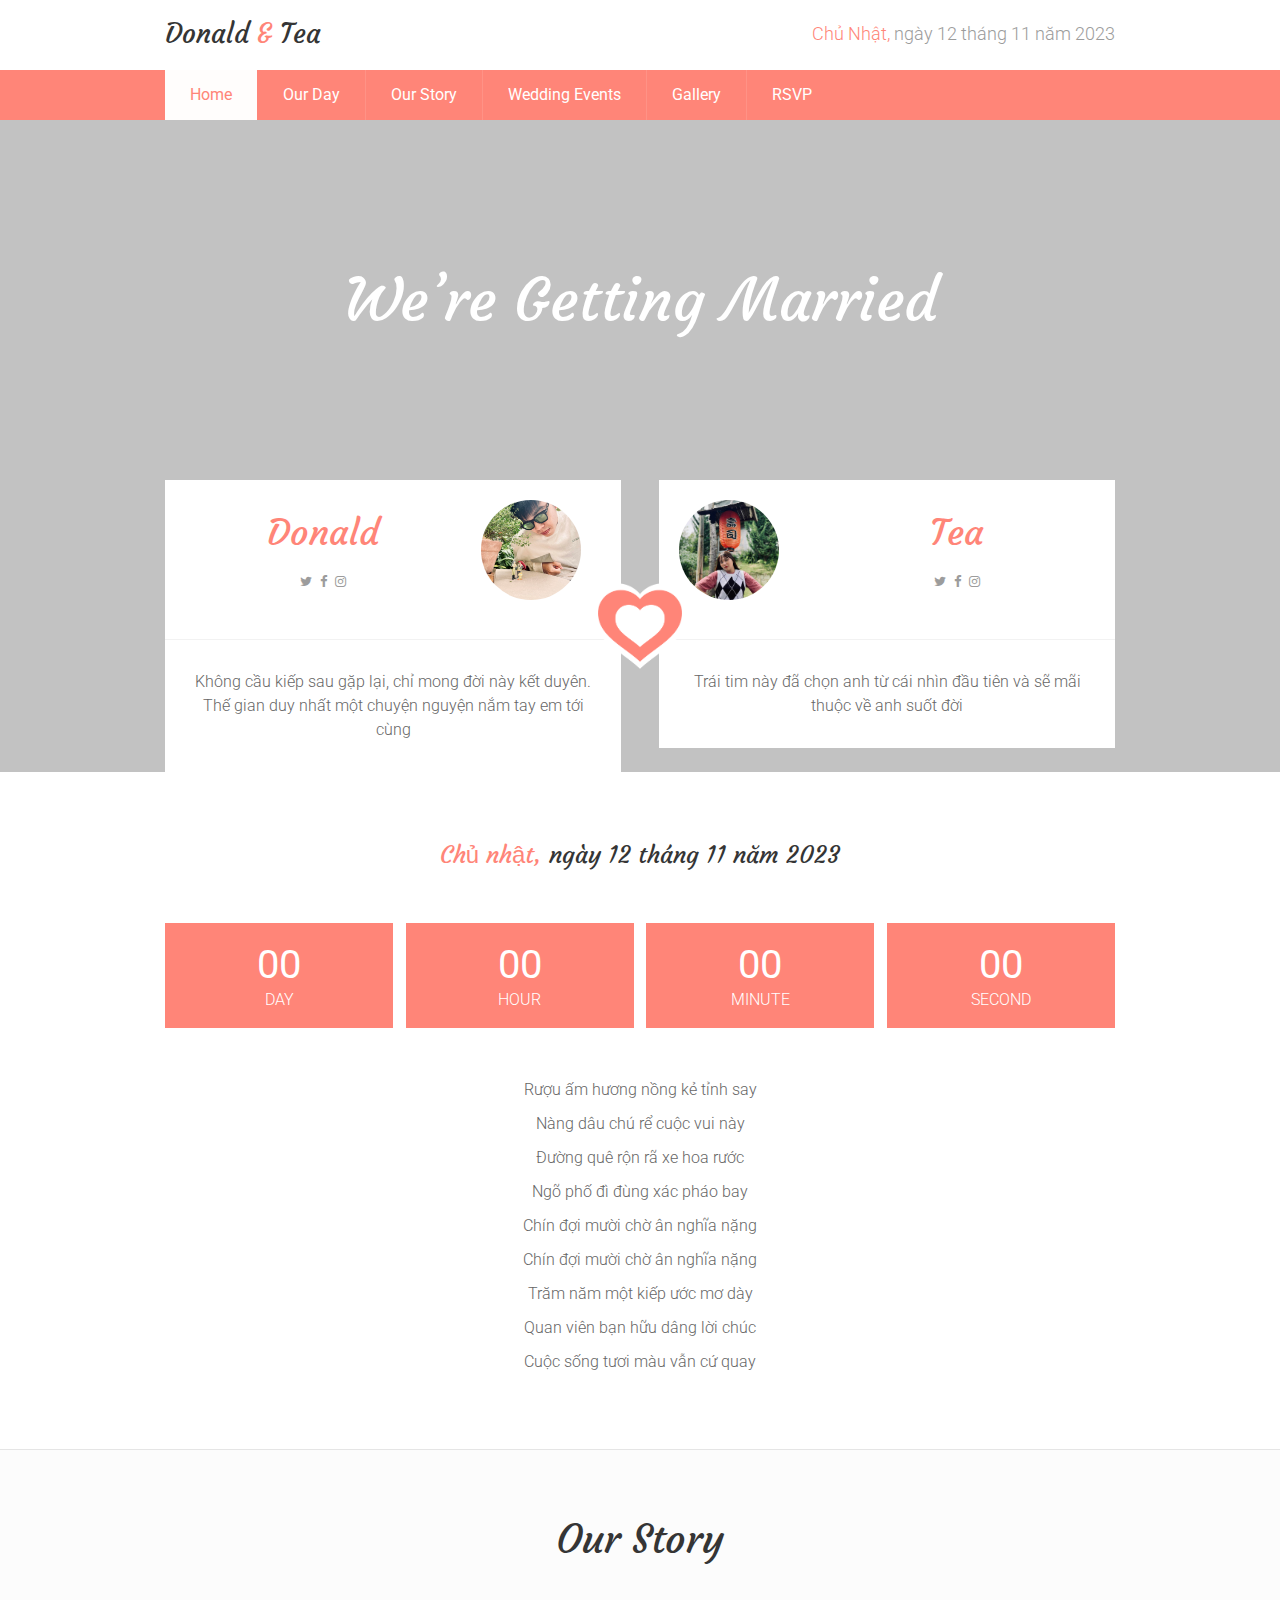
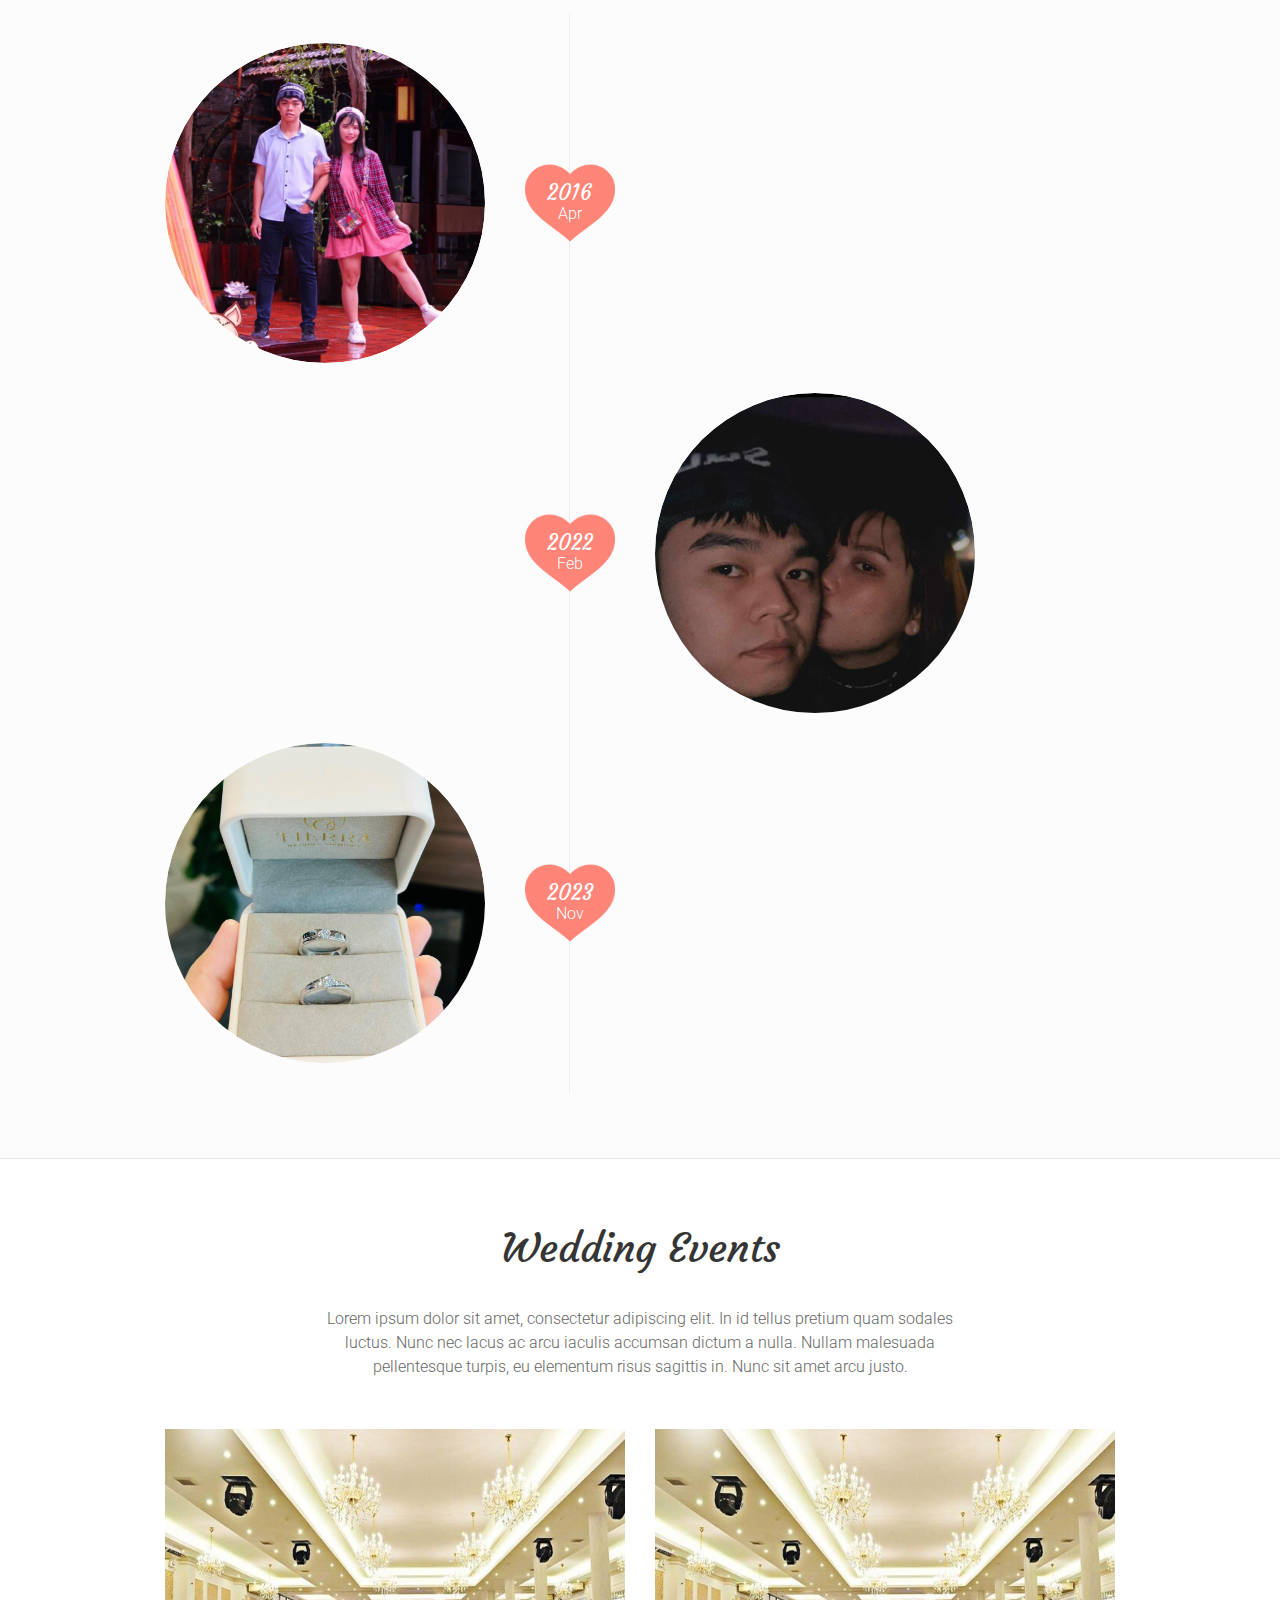
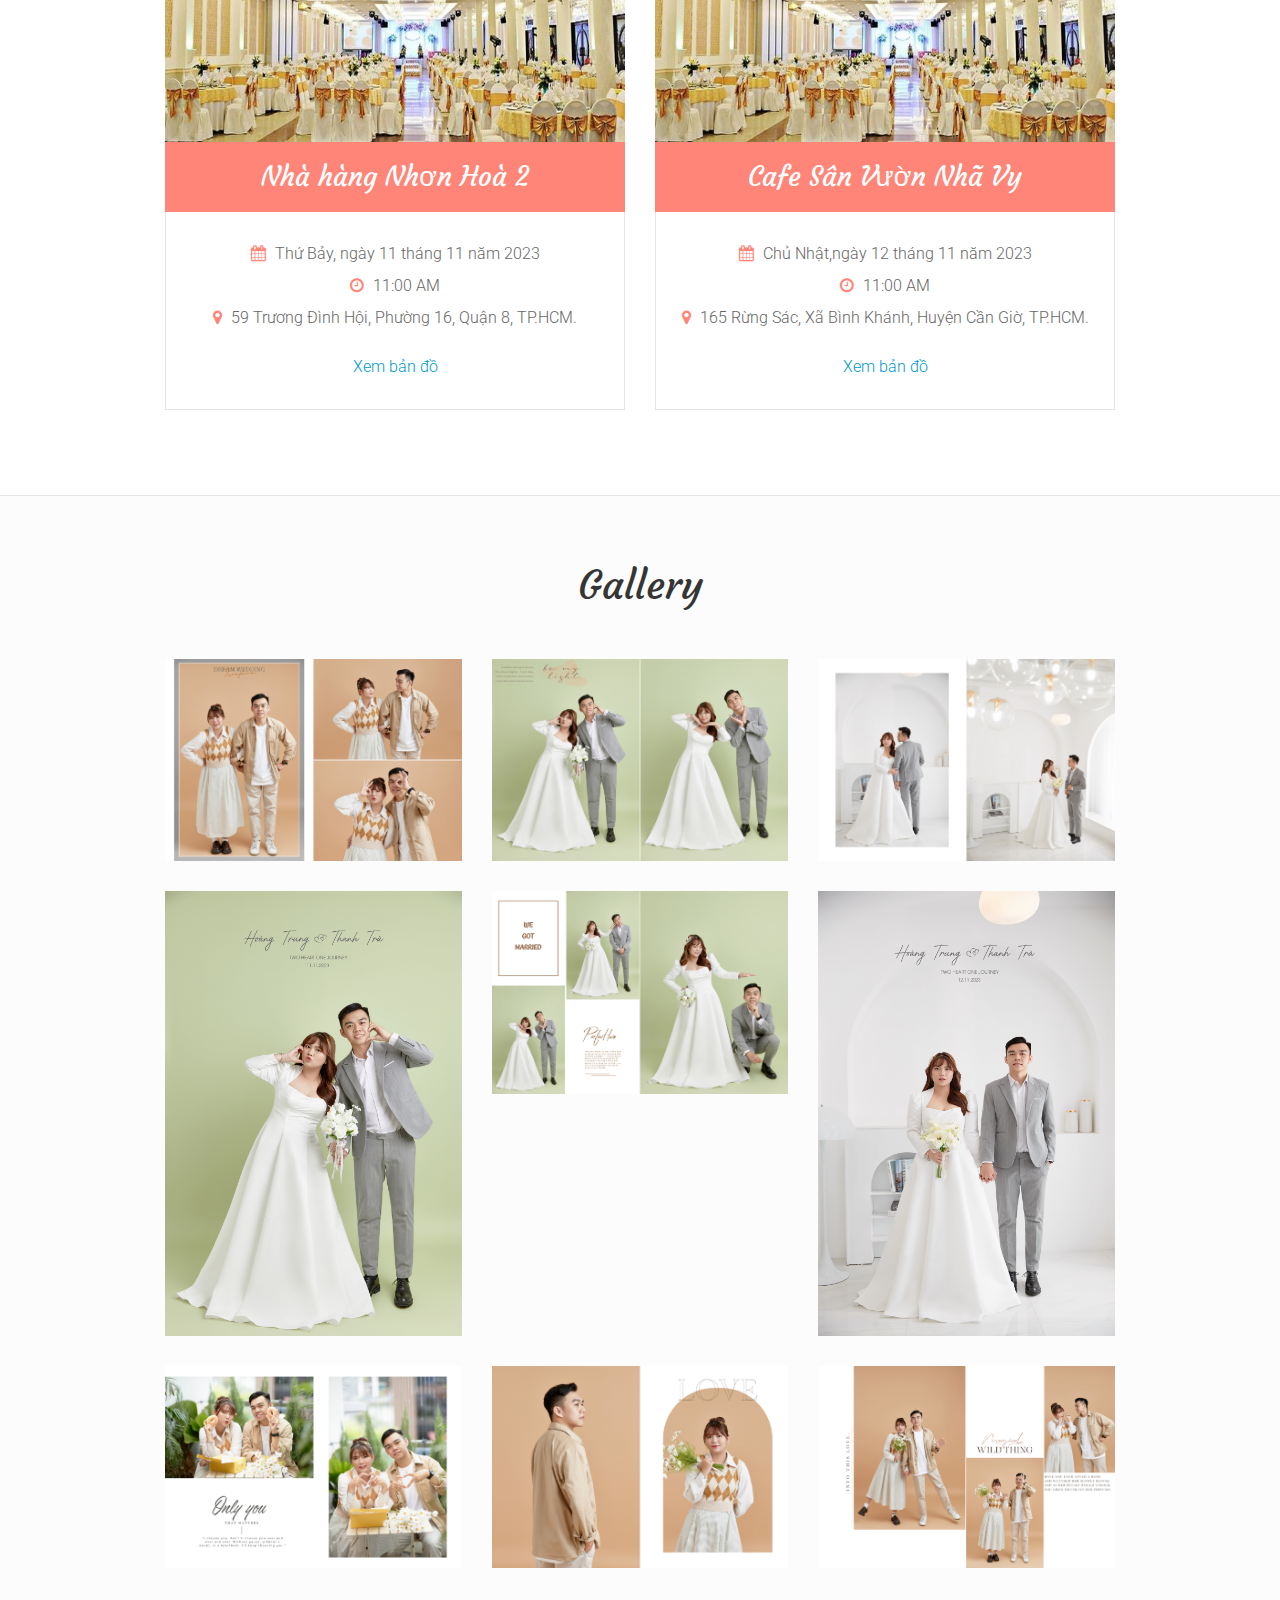
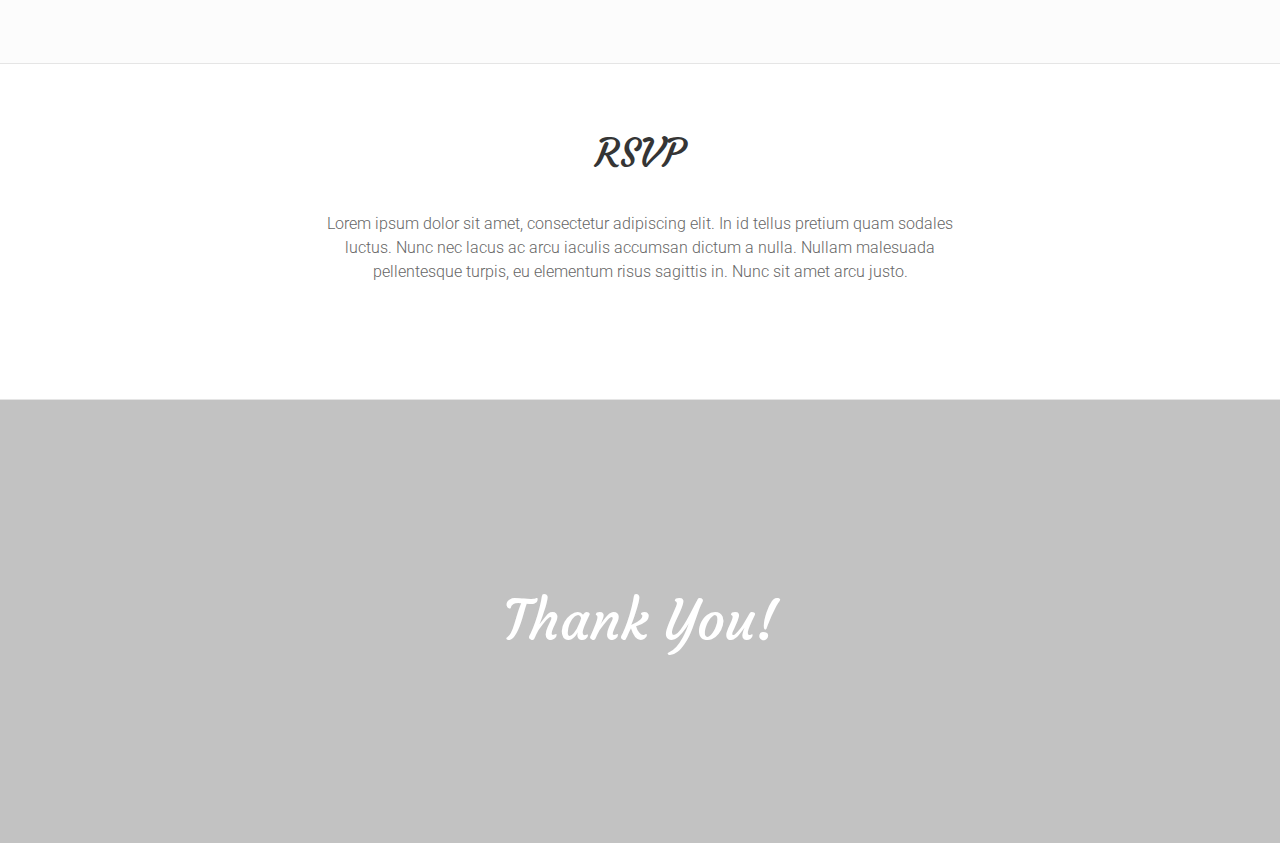
==== docs/index.html @ 18eeb581 "s" ====
<!DOCTYPE html>
<html lang="en" class="no-js">
  <head>
    <meta charset="UTF-8" />
    <meta http-equiv="X-UA-Compatible" content="IE=edge"> 
    <title>DONALD & TEA WEDDING - 2 HEART 1 JOURNEY</title>
    <meta name="viewport" content="width=device-width, initial-scale=1, maximum-scale=1" />
    <meta name="description" content="Our Love - Responsive Wedding Template" />
    <meta name="keywords" content="retina, responsive, wedding, rsvp, Our Love" />
    <meta name="author" content="lmpixels (Linar Miftakhov)" />
    <link rel="shortcut icon" href="favicon.ico">

    <link rel="stylesheet" href="css/bootstrap.css">
    <link rel="stylesheet" href="css/normalize.css">
    <link rel="stylesheet" href="css/owl.carousel.css">
    <link rel="stylesheet" href="css/magnific-popup.css">
    <link rel="stylesheet" href="css/animate.css">
    <link rel="stylesheet" href="css/main2.css" type="text/css">

    <link rel="stylesheet" href="css/lmpixels-demo-panel.css" type="text/css">
    
  

    <script src="js/jquery-1.12.4.min.js"></script>
    <script src="js/modernizr.custom.js"></script>
  </head>

  <body>
    <!-- Loading animation -->
    <div class="preloader">
      <div class="preloader-animation">
        <div class="dot1"></div>
        <div class="dot2"></div>
      </div>
    </div>
    <!-- /Loading animation -->

    <div id="main-container">

      <!-- Header -->
      <header id="header" class="header">
        <div class="container clearfix">
          <div class="logo-container">
            <div class="header-logo">Donald <span class="main-color">&amp;</span> Tea</div>
          </div>

          <div class="header-date mobile-hidden">
            <p> <span class="main-color">Chủ Nhật, </span> ngày 12 tháng 11 năm 2023</p>
          </div>
          <a class="menu-toggle mobile-visible">
            <i class="fa fa-bars"></i>
          </a>
        </div>
      </header>
      <!-- /Header -->

      <!-- Site Navigation -->
      <nav class="main-nav mobile-menu-hide">
        <div class="container">
          <ul class="nav navbar-nav">
            <li>
              <a href="#home">Home</a>
            </li>
            <li>
              <a href="#wedding-day">Our Day</a>
            </li>
            <li>
              <a href="#story">Our Story</a>
            </li>
            <li>
              <a href="#events">Wedding Events</a>
            </li>
            <li>
              <a href="#gallery">Gallery</a>
            </li>
            <li>
              <a href="#rsvp">RSVP</a>
            </li>
          </ul>
        </div>
      </nav>
      <!-- /Site Navigation -->

      <div class="sections">
        <!-- Home Section -->
        <section id="home" class="home-section clearfix">
          <div id="hs-image-block" class="hs-image-block" style="background-image: url(images/main_photo_1.jpg); background-attachment: unset; left: -25vw; background-position: 0% 150px;" data-stellar-background-ratio="0.3">
            <div class="hs-mask"></div>
          </div>

          <div class="hs-main-content container">
            <div class="hs-section-title">
              <h1>We’re Getting Married</h1>
            </div>

            <div class="about-us clearfix"> 
              <div class="about-us-block first-block">
                <div class="top-block">
                  <div class="name">
                    <h2>Donald</h2>
                    <!-- <p>Morrys</p> -->
                    <ul class="social-links">
                      <li><a class="tip social-button" href="#" title="Twitter"><i class="fa fa-twitter"></i></a></li> <!-- Full list of social icons: http://fontawesome.io/icons/#brand -->
                      <li><a class="tip social-button" href="#" title="Facebook"><i class="fa fa-facebook"></i></a></li>
                      <li><a class="tip social-button" href="#" title="Instagram"><i class="fa fa-instagram"></i></a></li>
                      <!--<li><a class="tip social-button" href="#" title="Youtube"><i class="fa fa-youtube"></i></a></li>-->
                      <!--<li><a class="tip social-button" href="#" title="last.fm"><i class="fa fa-lastfm"></i></a></li>-->
                      <!--<li><a class="tip social-button" href="#" title="Dribbble"><i class="fa fa-dribbble"></i></a></li>-->
                    </ul>
                  </div>

                  <div class="photo">
                    <img src="images/photo_1.jpg" alt="">
                  </div>
                </div>
                <div class="bottom-block">
                  <p>Không cầu kiếp sau gặp lại, chỉ mong đời này kết duyên. Thế gian duy nhất một chuyện nguyện nắm tay em tới cùng</p>
                </div>
              </div>

              <div class="heart">
                <img src="images/heart_img.png" alt="">
              </div>

              <div class="about-us-block second-block">
                <div class="top-block">
                  <div class="name">
                    <h2>Tea</h2>
                    <!-- <p>Smith</p> -->
                    <ul class="social-links">
                      <li><a class="tip social-button" href="#" title="Twitter"><i class="fa fa-twitter"></i></a></li> <!-- Full list of social icons: http://fontawesome.io/icons/#brand -->
                      <li><a class="tip social-button" href="#" title="Facebook"><i class="fa fa-facebook"></i></a></li>
                      <li><a class="tip social-button" href="#" title="Instagram"><i class="fa fa-instagram"></i></a></li>
                      <!--<li><a class="tip social-button" href="#" title="Youtube"><i class="fa fa-youtube"></i></a></li>-->
                      <!--<li><a class="tip social-button" href="#" title="last.fm"><i class="fa fa-lastfm"></i></a></li>-->
                      <!--<li><a class="tip social-button" href="#" title="Dribbble"><i class="fa fa-dribbble"></i></a></li>-->
                    </ul>
                  </div>

                  <div class="photo">
                    <img src="images/photo_2.jpg" alt="">
                  </div>
                </div>
                <div class="bottom-block">
                  <p>Trái tim này đã chọn anh từ cái nhìn đầu tiên và sẽ mãi thuộc về anh suốt đời</p>
                </div>
              </div>
            </div>
          </div>
        </section>
        <!-- /Home Section -->

        <!-- Our Day Section -->
        <section id="wedding-day" class="wedding-day section-boxed">
          <div class="container">
            <div class="section-title">
              <h3><span class="main-color">Chủ nhật, </span>ngày 12 tháng 11 năm 2023</h3>
            </div>
            <!-- Counter -->
            <div id="count" class="count"> <!-- You can edit HTML code of this block in the js/main.js -->
            </div>
            <!-- Counter -->

            <p class="description">Rượu ấm hương nồng kẻ tỉnh say</p>
            <p class="description">Nàng dâu chú rể cuộc vui này</p>
            <p class="description"> Đường quê rộn rã xe hoa rước</p>
            <p class="description">Ngõ phố đì đùng xác pháo bay</p>
            <p class="description">Chín đợi mười chờ ân nghĩa nặng</p>
            <p class="description">Chín đợi mười chờ ân nghĩa nặng</p>
            <p class="description">Trăm năm một kiếp ước mơ dày</p>
            <p class="description">Quan viên bạn hữu dâng lời chúc</p>
            <p class="description"> Cuộc sống tươi màu vẫn cứ quay</p>
      
          </div>
        </section>
        <!-- /Our Day Section -->

        <!-- Our Story Section -->
        <section id="story" class="our-story section-boxed section-bg-color">
          <div class="container">
            <div class="section-title">
              <h2>Our Story</h2>
            </div>
            <!-- Story Row 1 -->
            <div class="row story-row">
              <div class="col-sm-12 col-md-5 story-block text-center">
                <div class="story-image scale-image-effect">
                  <img src="images/story_photo_1.jpg" alt="">
                </div>
              </div>
              <div class="col-sm-12 col-md-2 story-block text-center">
                <div class="story-date">
                  <div class="year">2016</div>
                  <div class="month">Apr</div>
                </div>
              </div>
              <div class="col-sm-12 col-md-5 story-block text-center">
                <!-- <h3>Chương 1: Nơi tình yêu bắt đầu</h3>
                  <p>Ngày em đến một buổi chiều cuối hạ</p>
                  <p>Nắng vàng ươm nhè nhẹ gió đong đưa</p>
                  <p>Ngớt tiếng ve thơi tiết đang chuyển mùa</p>
                  <p>Hàng phượng vĩ đã bắt đầu rụng lá</p> -->
              </div>
              <div class="vertical-line"></div>
            </div>
            <!-- /Story Row 1 -->

            <!-- Story Row 2 -->
            <div class="row story-row">
              <div class="col-sm-12 col-md-5 col-md-push-7 story-block text-center">
                <div class="story-image scale-image-effect">
                  <img src="images/story_photo_2.jpg" alt="">
                </div>
              </div>
              <div class="col-sm-12 col-md-2 story-block text-center">
                <div class="story-date">
                  <div class="year">2022</div>
                  <div class="month">Feb</div>
                </div>
              </div>
              <div class="col-sm-12 col-md-5 col-md-pull-7 story-block text-center">
                <!-- <h3>Chương 2: Lời tỏ tình dễ thương</h3>
                  <p>Dáng vẻ yêu kiều ánh mắt nai</p>
                  <p>Bờ môi mọng đỏ nét trang đài</p>
                  <p>Ước dạ hương nồng chẳng nhạt phai</p>
                  <p>Triền miên nhớ mãi những canh dài</p>
                  <p>Lặng lẽ thương hoài bao tháng rộng</p>
                  <p>Cầu hôn muốn ngỏ nhưng e ngại</p>
                  <p>Trọn kiếp yên lành được sánh vai</p> -->

              </div>
              <div class="vertical-line"></div>
            </div>
            <!-- /Story Row 2 -->

            <!-- Story Row 3 -->
            <div class="row story-row">
              <div class="col-sm-12 col-md-5 story-block text-center">
                <div class="story-image scale-image-effect">
                  <img src="images/story_photo_3.jpg" alt="">
                </div>
              </div>
              <div class="col-sm-12 col-md-2 story-block text-center">
                <div class="story-date">
                  <div class="year">2023</div>
                  <div class="month">Nov</div>
                </div>
              </div>
              <div class="col-sm-12 col-md-5 story-block text-center">
                
                <!-- <h3>Forever Love</h3>
                  <p>Treo đèn kết ngõ đón xe hoa</p>
                  <p>Ly rượu tân hôn thật đậm đà</p>
                  <p>Gái lịch, trai thành vui tộc họ</p>
                  <p>Rể hiền, dâu thảo đẹp thông gia</p>
                  <p>Tri ân hội ngộ vang lời chúc</p>
                  <p>Cầm sắt vui vầy rộn tiếng ca</p>
                  <p>Hợp cẩn loan phòng hương lửa đượm</p>
                  <p>Bách niên giai lão phúc đầy nhà.</p> -->

              </div>
              <div class="vertical-line"></div>

              </div>
            </div>
            <!-- /Story Row 3 -->

          </div>
        </section>
        <!-- /Our Story Section -->

        <!-- Wedding Events Section -->
        <section id="events" class="our-story section-boxed">
          <div class="container">
            <div class="section-title">
              <h2>Wedding Events</h2>
              <p class="intro">Lorem ipsum dolor sit amet, consectetur adipiscing elit. In id tellus pretium quam sodales luctus. Nunc nec lacus ac arcu iaculis accumsan dictum a nulla. Nullam malesuada pellentesque turpis, eu elementum risus sagittis in. Nunc sit amet arcu justo.</p>
            </div>

            <div class="row">
              <!-- Ceremony Block -->
              <div class="col-md-6 event-block">
                <div class="event-photo scale-image-effect">
                  <img src="images/photo_the_ceremony.jpg" alt="">
                </div>

                <div class="event-title">
                  <h3>Nhà hàng Nhơn Hoà 2</h3>
                </div>

                <div class="event-info">
                  <div class="event-date"><i class="fa fa-calendar"></i> Thứ Bảy, ngày 11 tháng 11 năm 2023</div>
                  <div class="event-time"><i class="fa fa-clock-o"></i>  11:00 AM</div>
                  <div class="event-address"><i class="fa fa-map-marker"></i> 59 Trương Đình Hội, Phường 16, Quận 8, TP.HCM.</div>
                  <a target="_blank" href="https://www.google.com/maps/place/Nh%C3%A0+H%C3%A0ng+S%C3%A2n+Vu%E1%BB%9Dn+Nh%C6%A1n+Ho%C3%A0+2/@10.7181027,106.6186683,17z/data=!4m14!1m7!3m6!1s0x31752de4bbbe3a4f:0x1b0b66d1bb316bbc!2zTmjDoCBIw6BuZyBTw6JuIFZ14budbiBOaMahbiBIb8OgIDI!8m2!3d10.7180974!4d106.6212432!16s%2Fg%2F11d_tfsmkm!3m5!1s0x31752de4bbbe3a4f:0x1b0b66d1bb316bbc!8m2!3d10.7180974!4d106.6212432!16s%2Fg%2F11d_tfsmkm?entry=ttu" title="Nhà hàng Nhơn Hoà 2">Xem bản đồ</a><!-- Do not change 'https://maps.google.com/maps?q=' in the href, simply change the address. Remake "221B Baker Street, London, United Kingdom +", as example, in this form: "221B+Baker+Street,+London,+United+Kingdom". -->
                </div>
              </div>
              <!-- /Ceremony Block -->

              <!-- Party Block -->
              <div class="col-md-6 event-block">
                <div class="event-photo scale-image-effect">
                  <img src="images/photo_the_party.jpg" alt="">
                </div>

                <div class="event-title">
                  <h3>Cafe Sân Vườn Nhã Vy</h3>
                </div>

                <div class="event-info">
                  <div class="event-date"><i class="fa fa-calendar"></i> Chủ Nhật,ngày 12 tháng 11 năm 2023</div>
                  <div class="event-time"><i class="fa fa-clock-o"></i>  11:00 AM</div>
                  <div class="event-address"><i class="fa fa-map-marker"></i>  165 Rừng Sác, Xã Bình Khánh, Huyện Cần Giờ, TP.HCM.</div>
                  <a  target="_blank"  href="https://www.google.com/maps/place/C%C3%A0+ph%C3%AA+Nh%C3%A3+Vy/@10.6568333,106.7297066,13z/data=!4m10!1m2!2m1!1sca+phe+san+vuon+nha+vy!3m6!1s0x31753b07d004e06f:0x788bfd7dfb02b12b!8m2!3d10.656817!4d106.7807867!15sChZjYSBwaGUgc2FuIHZ1b24gbmhhIHZ5WhgiFmNhIHBoZSBzYW4gdnVvbiBuaGEgdnmSAQtjb2ZmZWVfc2hvcOABAA!16s%2Fg%2F1hc54pz95?entry=ttu" title="Cafe Sân Vườn Nhã Vy">Xem bản đồ</a><!-- Do not change 'https://maps.google.com/maps?q=' in the href, simply change the address. Remake "2 Baker Street, London, United Kingdom +", as example, in this form: "2+Baker+Street,+London,+United+Kingdom". -->
                </div>
              </div>
              <!-- /Party Block -->
            </div>
          </div>
        </section>
        <!-- /Wedding Events Section -->

        <!-- Gallery Section -->
        <section id="gallery" class="gallery section-boxed section-bg-color">
          <div class="container">
            <div class="section-title">
              <h2>Gallery</h2>
            </div>

            <!-- Gallery Items -->
            <div class="row gallery-grid">
              <div class="col-sm-6 col-md-4 gallery-item">
                <a href="images/gallery/gallery_photo_1-min.jpg" title="Proin fermentum ante ut dui porttitor semper">
                  <img src="images/gallery/gallery_photo_1-min.jpg" alt="">
                  <div class="mask"></div>
                </a>
              </div>
              <div class="col-sm-6 col-md-4 gallery-item">
                <a href="images/gallery/gallery_photo_2-min.jpg" title="Proin fermentum ante ut dui porttitor semper">
                  <img src="images/gallery/gallery_photo_2-min.jpg" alt="">
                  <div class="mask"></div>
                </a>
              </div>
              <div class="col-sm-6 col-md-4 gallery-item">
                <a href="images/gallery/gallery_photo_3-min.jpg" title="Proin fermentum ante ut dui porttitor semper">
                  <img src="images/gallery/gallery_photo_3-min.jpg" alt="">
                  <div class="mask"></div>
                </a>
              </div>
              <div class="col-sm-6 col-md-4 gallery-item">
                <a href="images/gallery/gallery_photo_4-min.jpg" title="Proin fermentum ante ut dui porttitor semper">
                  <img src="images/gallery/gallery_photo_4-min.jpg" alt="">
                  <div class="mask"></div>
                </a>
              </div>
              <div class="col-sm-6 col-md-4 gallery-item">
                <a href="images/gallery/gallery_photo_5-min.jpg" title="Proin fermentum ante ut dui porttitor semper">
                  <img src="images/gallery/gallery_photo_5-min.jpg" alt="">
                  <div class="mask"></div>
                </a>
              </div>
              <div class="col-sm-6 col-md-4 gallery-item">
                <a href="images/gallery/gallery_photo_6-min.jpg" title="Proin fermentum ante ut dui porttitor semper">
                  <img src="images/gallery/gallery_photo_6-min.jpg" alt="">
                  <div class="mask"></div>
                </a>
              </div>
              <div class="col-sm-6 col-md-4 gallery-item">
                <a href="images/gallery/gallery_photo_7-min.jpg" title="Proin fermentum ante ut dui porttitor semper">
                  <img src="images/gallery/gallery_photo_7-min.jpg" alt="">
                  <div class="mask"></div>
                </a>
              </div>
              <div class="col-sm-6 col-md-4 gallery-item">
                <a href="images/gallery/gallery_photo_8-min.jpg" title="Proin fermentum ante ut dui porttitor semper">
                  <img src="images/gallery/gallery_photo_8-min.jpg" alt="">
                  <div class="mask"></div>
                </a>
              </div>
              <div class="col-sm-6 col-md-4 gallery-item">
                <a href="images/gallery/gallery_photo_9-min.jpg" title="Proin fermentum ante ut dui porttitor semper">
                  <img src="images/gallery/gallery_photo_9-min.jpg" alt="">
                  <div class="mask"></div>
                </a>
              </div>
            </div>
            <!-- /Gallery Items -->
          </div>
        </section>
        <!-- /Gallery Section -->

        <!-- RSVP Section -->
        <section id="rsvp" class="rsvp section-boxed">
          <div class="container">
            <div class="section-title">
              <h2>RSVP</h2>
              <p class="intro">Lorem ipsum dolor sit amet, consectetur adipiscing elit. In id tellus pretium quam sodales luctus. Nunc nec lacus ac arcu iaculis accumsan dictum a nulla. Nullam malesuada pellentesque turpis, eu elementum risus sagittis in. Nunc sit amet arcu justo.</p>
            </div>

           
          </div>
        </section>
        <!-- /RSVP Section -->

        <!-- Footer (Thank You block) -->
        <footer id="thanks" class="footer">
          <div id="footer-image-block" class="footer-image-block" style="background-image: url(images/footer_photo.jpeg); background-attachment: fixed; background-position: 50%;" data-stellar-background-ratio="0.3">
            <div class="footer-mask"></div>
          </div>

          <div class="footer-title">
            <h2>Thank You!</h2>
          </div>
        </footer>
        <!-- /Footer (Thank You block) -->

      </div>

    </div>
    <!-- /Main Container -->

    <!-- Demo Color changer -->
    <!-- <a id="lm_demo_panel_switcher" class="lm-demo-panel-switcher left"><i class="fa fa-gear"></i></a> -->
    <div id="lm_demo_panel" class="lm-demo-panel left">
      <div class="demo-panel-title">Main Color</div>
      <a href="../our-love-responsive-wedding-template/index.html"><div class="preview" id="color1"><span class="current"></span>&nbsp;</div></a>
      <a href="../our-love-responsive-wedding-template-red/index.html"><div class="preview" id="color2">&nbsp;</div></a>
      <a href="../our-love-responsive-wedding-template-cyan/index.html"><div class="preview" id="color3">&nbsp;</div></a>
      <a href="../our-love-responsive-wedding-template-violet/index.html"><div class="preview" id="color4">&nbsp;</div></a>
      <a href="../our-love-responsive-wedding-template-orange/index.html"><div class="preview" id="color5">&nbsp;</div></a>
      <div class="row"></div>
    </div>
    <!-- /Demo Color changer -->

    
    <script src="js/bootstrap.min.js"></script>
    <script src="js/jquery.stellar.min.js"></script>
    <script src="js/validator.js"></script>
    <script src="js/owl.carousel.min.js"></script>
    <script src="js/jquery.magnific-popup.min.js"></script>
    <script src="js/jquery.countdown.js"></script>
    <script src="js/jquery.malihu.PageScroll2id.min.js"></script>
    <script src="js/main2.js"></script>

    <!-- Demo Color changer Script -->
    <script src="preview/lmpixels-demo-panel.js"></script>
    <!-- /Demo Color changer Script -->
    <script src="js/beacon.min.js"></script>
</body>
</html>
---- docs/css/main2.css ----
@import "pe-icon-7-stroke.css";
@import "font-awesome.css";
@import "https://fonts.googleapis.com/css?family=Courgette";
@import "https://fonts.googleapis.com/css?family=Roboto:300,300i,400,400i,500,500i,700,700i&subset=cyrillic";

html {
  height: 100%;
}

body {
  font-family: roboto, Helvetica, sans-serif;
  color: #666;
  margin: 0;
  height: 100%;
  font-size: 100%;
  line-height: 1.5em;
}

a {
  color: #09c;
  text-decoration: none;
  outline: none;
  -webkit-transition-duration: 0.3s;
  transition-duration: 0.3s;
}

a:hover {
  color: #069;
  color: #09c;
  text-decoration: none;
  outline: none;
}

a:visited,
a:visited:hover {
  text-decoration: none;
}

h1,
h2,
h3,
h4,
h5,
h6 {
  color: #353535;
  font-family: courgette, Helvetica, sans-serif;
  line-height: 1.5em;
  margin-top: 0;
  margin-bottom: 10px;
}

h1,
.h1 {
  font-size: 36px;
}

h2,
.h2 {
  font-size: 30px;
}

h3,
.h3 {
  font-size: 24px;
}

h4,
.h4 {
  font-size: 18px;
}

h5,
.h5 {
  font-size: 14px;
}

h6,
.h6 {
  font-size: 12px;
}

p {
  font-size: 1em;
  margin: 0 0 10px;
  font-weight: 300;
}

p.lead {
  font-size: 18px;
  margin: 30px 0;
}

span.main-color {
  color: #ff8578;
}

img {
  vertical-align: bottom;
  max-width: 100%;
  height: auto;
  border: 0;
}

.page {
  position: relative;
  height: 100%;
}

.mobile-visible {
  display: none;
  visibility: hidden;
}

input[type="submit"],
input[type="button"],
button,
a.button {
  display: inline-block;
  position: relative;
  padding: 0.8em 2em;
  margin-bottom: 0.25em;
  font-size: 1em;
  font-weight: 400;
  line-height: 1.2;
  border: 0;
  outline: 0;
  border: 2px solid #ff8578;
  color: #353535;
  text-shadow: none;
  text-decoration: none;
  background: 0 0;
  border-radius: 0;
  font-family: roboto, Helvetica, sans-serif;
  -webkit-transition-duration: 0.3s;
  transition-duration: 0.3s;
}

a.button.small-button {
  font-size: 0.875em;
}

.btn {
  border-radius: 0;
}

input[type="submit"]:hover,
button:hover,
a.button:hover {
  color: #fff;
  background-color: #ff8578;
  text-decoration: none;
}

input[type="submit"]:visited,
input[type="submit"]:focus,
button:visited,
button:focus,
a.button:visited,
a.button:focus {
  text-decoration: none;
}

.form-group {
  position: relative;
  margin: 0 0 20px;
}

.form-control,
.form-control:focus {
  min-height: 42px;
}

.form-control,
.form-control:focus,
.has-error .form-control,
.has-error .form-control:focus {
  position: relative;
  border: 1px solid #d5d5d5;
  border-radius: 0;
  display: block;
  font-size: 0.875em;
  font-weight: 300;
  margin: 0;
  padding: 10px 25px 10px 12px;
  width: 100%;
  background: 0 0;
  text-align: left;
  color: inherit;
  -webkit-box-shadow: none;
  -moz-box-shadow: none;
  box-shadow: none;
  outline: none;
  font-family: roboto, Helvetica, sans-serif;
}

.form-control:focus {
  border: 1px solid #b5b5b5;
}

.has-error .form-control {
  border-color: #ffb5b5;
}

.has-error .form-control:focus {
  border-color: #ff9191;
}

textarea.form-control,
textarea.form-control:focus {
  height: auto;
}

.form-control-icon {
  position: absolute;
  top: 13px;
  right: 13px;
  color: #d3d3d3;
}

.form-control:focus + .form-control-icon {
  color: #ff8578;
}

.form-control::-moz-placeholder {
  color: #aaa;
  font-weight: 300;
  opacity: 1;
}

.form-control:-ms-input-placeholder {
  color: #aaa;
  font-weight: 300;
}

.form-control::-webkit-input-placeholder {
  color: #aaa;
  font-weight: 300;
}

.form-group .help-block {
  position: absolute;
  display: inline-block;
  padding: 0 5px;
  font-size: 0.8em;
  line-height: 1.5em;
  margin: -2px 0 0 10px;
  color: #fff;
  background: #ff4e4e;
}

.form-group .help-block:after {
  content: " ";
  position: absolute;
  left: 5px;
  bottom: 100%;
  width: 0;
  height: 0;
  border-bottom: 10px solid #ff4e4e;
  border-right: 10px solid transparent;
}

.form-group .help-block:empty {
  display: none;
}

.no-padding {
  padding: 0;
}

.subpage-block {
  margin-bottom: 30px;
}

.no-js .preloader {
  display: none;
}

.preloader {
  position: fixed;
  left: 0;
  top: 0;
  width: 100%;
  height: 100%;
  z-index: 9999;
  background: #fff;
}

.preloader-animation {
  margin: -20px auto 0;
  top: 50%;
  left: 0;
  right: 0;
  width: 50px;
  height: 50px;
  position: absolute;
  text-align: center;
  -webkit-animation: rotate 2s infinite linear;
  animation: rotate 2s infinite linear;
}

.dot1,
.dot2 {
  width: 60%;
  height: 60%;
  display: inline-block;
  position: absolute;
  top: 0;
  background: url(../images/heart_img.png) no-repeat;
  background-size: 100%;
  -webkit-animation: bounce 2s infinite ease-in-out;
  animation: bounce 2s infinite ease-in-out;
}

.dot2 {
  top: auto;
  bottom: 0;
  -webkit-animation-delay: -1s;
  animation-delay: -1s;
}

@-webkit-keyframes rotate {
  100% {
    -webkit-transform: rotate(360deg);
  }
}

@keyframes rotate {
  100% {
    transform: rotate(360deg);
    -webkit-transform: rotate(360deg);
  }
}

@-webkit-keyframes bounce {
  0%,
  100% {
    -webkit-transform: scale(0);
  }

  50% {
    -webkit-transform: scale(1);
  }
}

@keyframes bounce {
  0%,
  100% {
    transform: scale(0);
    -webkit-transform: scale(0);
  }

  50% {
    transform: scale(1);
    -webkit-transform: scale(1);
  }
}

.container {
  max-width: 980px;
}

.header {
  position: fixed;
  width: 100%;
  height: 70px;
  background-color: #fff;
  top: 0;
  padding: 20px 0;
  z-index: 100;
}

.header .logo-container {
  float: left;
}

.header .logo-container .header-logo {
  margin: 0;
  padding: 0;
  color: #353535;
  font-size: 27px;
  font-family: courgette, Helvetica, sans-serif;
  line-height: 1em;
}

.header-date {
  float: right;
}

.header-date p {
  margin: 5px 0 0;
  padding: 0;
  font-size: 18px;
  line-height: 1em;
  color: #9c9c9c;
  font-family: Roboto;
  font-weight: 300;
}

.main-nav {
  position: fixed;
  width: 100%;
  top: 70px;
  background-color: #ff8578;
  z-index: 100;
}

.main-nav ul.nav a {
  text-transform: none;
  color: #fff;
  padding-left: 25px;
  padding-right: 25px;
  border-right: 1px solid rgba(255, 255, 255, 0.11);
}

.main-nav ul.nav li:last-child a {
  border-right: 0;
}

.main-nav ul.nav a:hover,
.main-nav ul.nav a:visited {
  background-color: transparent;
}

.main-nav ul.nav a:focus {
  background-color: inherit;
}

.main-nav ul.nav a:hover,
.main-nav ul.nav a:visited,
.main-nav ul.nav a:focus {
  outline: none;
}

.main-nav ul.nav a:hover,
.main-nav ul.nav a.active-item {
  color: #ff8578;
  background-color: #fff;
  background-color: rgba(255, 255, 255, 0.98);
  border-right: 1px solid #ff8578;
}

.section-boxed {
  padding: 65px 0;
  border-bottom: 1px solid #e5e5e5;
}

.section-bg-color {
  background-color: #fcfcfc;
}

.section-title {
  text-align: center;
  margin-top: 0;
  margin: 0 15% 50px;
}

.section-title h2 {
  font-size: 40px;
  line-height: 1.2em;
  margin: 0;
}

.sections {
  padding-top: 120px;
}

p.description {
  /* margin: 50px 15% 10px; */
  text-align: center;
}

p.intro {
  margin: 35px 0;
  text-align: center;
}

.home-section {
  height: 100%;
  position: relative;
}

.hs-main-content {
  z-index: 1;
  position: relative;
}

.hs-image-block,
.footer-image-block {
  position: absolute;
  z-index: 0;
  top: 0;
  bottom: 0;
  right: 0;
  left: 0;
  display: block;
  overflow: hidden;
  background-size: cover;
  -webkit-background-size: cover;
  background-attachment: scroll;
  background-position: center center;
  background-repeat: no-repeat;
}

.hs-mask,
.footer-mask {
  position: absolute;
  background: rgba(53, 53, 53, 0.3);
  top: 0;
  bottom: 0;
  left: 0;
  right: 0;
}

.hs-section-title {
  text-align: center;
  margin: 135px 0;
}

.hs-section-title h1 {
  color: #fff;
  font-size: 60px;
}

.about-us {
  width: 100%;
  position: relative;
}

.about-us-block {
  position: relative;
  width: 48%;
  background-color: #fff;
}

.about-us-block.first-block {
  float: left;
  margin-right: 2%;
}

.about-us-block.second-block {
  float: right;
}

.about-us-block .top-block {
  padding: 20px;
  min-height: 160px;
  border-bottom: 1px solid #f2f2f2;
}

.about-us-block .name {
  text-align: center;
  padding-right: 140px;
}

.about-us-block.second-block .name {
  text-align: center;
  padding-right: 0;
  padding-left: 140px;
}

.about-us-block .name h2 {
  font-size: 36px;
  line-height: 1em;
  color: #ff8578;
  margin-top: 15px;
}

.about-us-block .name p {
  font-size: 18px;
  font-weight: 300;
  line-height: 1em;
  color: #9c9c9c;
  margin: 0;
}

.about-us-block .photo {
  position: absolute;
  right: 20px;
  top: 20px;
  width: 120px;
  height: 120px;
}

.about-us-block.second-block .photo {
  right: auto;
  left: 20px;
}

.about-us-block .photo img {
  object-fit: cover;
  border-radius: 50%;
  height: 100px;
  width: 100px;
}

.about-us-block .bottom-block {
  padding: 30px 20px;
  text-align: center;
}

.about-us-block .bottom-block p {
  margin: 0;
}

.about-us .heart {
  position: absolute;
  right: 0;
  left: 50%;
  top: 50%;
  margin-top: -50px;
  margin-left: -50px;
  width: 100px;
  -webkit-transform: translateZ(0);
  -ms-transform: translateZ(0);
  transform: translateZ(0);
  box-shadow: 0 0 1px transparent;
  z-index: 2;
}

.about-us:hover .heart {
  -webkit-animation-name: pulse;
  animation-name: pulse;
  -webkit-animation-duration: 0.9s;
  animation-duration: 0.9s;
  -webkit-animation-timing-function: linear;
  animation-timing-function: linear;
  -webkit-animation-iteration-count: infinite;
  animation-iteration-count: infinite;
}

@-webkit-keyframes pulse {
  25% {
    -webkit-transform: scale(1.05);
    transform: scale(1.05);
  }

  75% {
    -webkit-transform: scale(0.9);
    transform: scale(0.9);
  }
}

@keyframes pulse {
  25% {
    -webkit-transform: scale(1.05);
    -ms-transform: scale(1.05);
    transform: scale(1.05);
  }

  75% {
    -webkit-transform: scale(0.9);
    -ms-transform: scale(0.9);
    transform: scale(0.9);
  }
}

ul.social-links {
  display: inline-block;
  list-style: none;
  margin: 8px auto 0;
  padding: 0;
}

ul.social-links li {
  float: left;
  margin: 0;
  padding: 0;
}

ul.social-links li a {
  color: #9c9c9c;
  font-size: 13px;
  margin: 0 4px;
}

ul.social-links li a:hover {
  color: #ff8578;
}

ul.social-links li a i {
  transition: all 0.4s ease-in-out;
  -moz-transition: all 0.4s ease-in-out;
  -webkit-transition: all 0.4s ease-in-out;
  -o-transition: all 0.4s ease-in-out;
}

ul.social-links li a:hover i {
  color: #ff8578;
  -webkit-transform: rotateY(360deg);
  -moz-transform: rotateY(360deg);
  -ms-transform: rotateY(360deg);
  -o-transform: rotateY(360deg);
  transform: rotateY(360deg);
}

#count {
  margin-bottom: 50px;
}

.count-block {
  width: 24%;
  display: inline-block;
  background-color: #ff8578;
  color: #fff;
  font-family: roboto, Helvetica, sans-serif;
  font-size: 40px;
  line-height: 1.1em;
  margin-right: 1.333333%;
  text-align: center;
  padding: 20px;
}

.count-block:last-child {
  margin-right: 0;
}

.count-block .count-label {
  display: block;
  font-size: 16px;
  font-weight: 300;
  line-height: 16px;
  margin-top: 5px;
  text-transform: uppercase;
}

.our-story {
  position: relative;
}

.story-row {
  display: table;
  position: relative;
  padding-top: 30px;
}

.story-row:first-child {
  padding-top: 0;
}

.story-row:last-child {
  padding-bottom: 30px;
}

.story-row .story-block {
  display: table-cell;
  float: none;
  height: 100%;
  vertical-align: middle;
  z-index: 1;
}

.story-row h3,
.story-row p {
  text-align: left;
}

.story-image,
.story-image:hover,
.story-image:focus {
  display: block;
  max-width: 320px;
  max-height: 320px;

  margin: 0 auto;
  -webkit-border-radius: 1000px;
  -moz-border-radius: 1000px;
  border-radius: 1000px;
  overflow: hidden;
}

.story-image img,
.story-image:hover img {
  -webkit-border-radius: 1000px;
  -moz-border-radius: 1000px;
  border-radius: 1000px;
}

.story-date {
  display: inline-block;
  background: url(../images/heart_img_story.png) no-repeat;
  background-size: 90px;
  width: 90px;
  height: 90px;
  color: #fff;
  line-height: 1em;
}

.story-date .year {
  font-family: courgette, Helvetica, sans-serif;
  font-size: 21px;
  margin-top: 27px;
}

.story-date .month {
  font-size: 16px;
  font-weight: 300;
  margin-top: 5px;
}

.our-story .vertical-line {
  position: absolute;
  background-color: #eee;
  width: 1px;
  height: 100%;
  margin: auto;
  top: 0;
  bottom: 0;
  left: 0;
  right: 0;
  padding: 0;
  z-index: 0;
}

.event-block .event-title {
  display: block;
  padding: 15px 0;
  background-color: #ff8578;
}

.event-block .event-title h3 {
  font-size: 27px;
  color: #fff;
  text-align: center;
  margin: 0;
}

.scale-image-effect {
  overflow: hidden;
  z-index: 2;
  -webkit-transform: translateZ(0);
  -moz-transform: translateZ(0);
  -ms-transform: translateZ(0);
  -o-transform: translateZ(0);
  transform: translateZ(0);
}

.scale-image-effect img {
  z-index: 1;
  border: 0 solid transparent;
  -webkit-transition: all 0.2s linear;
  -moz-transition: all 0.2s linear;
  -ms-transition: all 0.2s linear;
  -o-transition: all 0.2s linear;
  transition: all 0.2s linear;
  -webkit-transform: scale(1);
  -moz-transform: scale(1);
  -ms-transform: scale(1);
  -o-transform: scale(1);
  transform: scale(1);
}

.scale-image-effect:hover img,
.scale-image-effect:focus img {
  -webkit-transform: scale(1.15);
  -moz-transform: scale(1.15);
  -ms-transform: scale(1.15);
  -o-transform: scale(1.15);
  transform: scale(1.15);
}

.event-block .event-info {
  text-align: center;
  border: 1px solid #e5e5e5;
  border-top: 0;
  padding: 30px 20px;
  margin: 0 0 20px;
  font-weight: 300;
}

.event-block:last-child .event-info {
  margin-bottom: 0;
}

.event-block .event-info .event-date,
.event-block .event-info .event-time {
  margin-bottom: 8px;
}

.event-block .event-info .event-address {
  margin-bottom: 25px;
}

.event-block .event-info i {
  color: #ff8578;
  margin-right: 5px;
}

.gallery-item {
  margin-bottom: 30px;
}

.gallery-item a {
  display: block;
  position: relative;
  outline: none;
}

.gallery-item a .mask {
  position: absolute;
  background: #4f565e;
  background: rgba(53, 53, 53, 0.6);
  display: inline-block;
  font-family: pe-icon-7-stroke;
  speak: none;
  font-style: normal;
  font-weight: 400;
  font-variant: normal;
  text-transform: none;
  line-height: 1;
  -webkit-font-smoothing: antialiased;
  -moz-osx-font-smoothing: grayscale;
  width: 100%;
  left: 0;
  bottom: 0;
  top: 0;
  opacity: 0;
  visibility: hidden;
  -webkit-transition: all 0.2s ease-in-out;
  -moz-transition: all 0.2s ease-in-out;
  -o-transition: all 0.2s ease-in-out;
  -ms-transition: all 0.2s ease-in-out;
  transition: all 0.2s ease-in-out;
}

.gallery-item a:hover .mask {
  visibility: visible;
  opacity: 1;
}

.gallery-item a .mask:after {
  position: absolute;
  left: 50%;
  top: 50%;
  margin: -33px 0 0 -33px;
  width: 66px;
  line-height: 66px;
  font-size: 66px;
  text-align: center;
  content: "\e6bf";
  color: #fff;
}

.message-group .form-control {
  min-height: 218px;
}

.rsvp-form .form-group select {
  overflow: auto;
  padding-right: 35px;
  font-weight: 300;
}

.rsvp-form .button {
  margin: 15px 0;
}

.footer {
  position: relative;
}

.footer-title {
  position: relative;
  text-align: center;
  color: #fff;
  z-index: 1;
  padding: 180px 20px;
}

.footer-title h2 {
  color: #fff;
  font-size: 55px;
  margin: 0;
}

@media only screen and (max-width: 991px) {
  .header .container {
    width: 100%;
    max-width: 980px;
  }

  .mobile-visible {
    display: block;
    visibility: visible;
  }

  .mobile-hidden {
    display: none;
    visibility: hidden;
  }

  .sections {
    padding-top: 50px;
  }

  .section-boxed {
    padding-top: 40px;
    padding-bottom: 70px;
  }

  .header {
    height: 50px;
    padding: 0;
    border-bottom: 1px solid #f2f2f2;
  }

  .header .logo-container .header-logo {
    font-size: 21px;
    line-height: 50px;
  }

  .menu-toggle {
    display: block;
    width: 50px;
    line-height: 50px;
    height: 50px;
    text-align: center;
    cursor: pointer;
    overflow: hidden;
    color: #fff;
    float: right;
    margin-right: -15px;
  }

  .menu-toggle i {
    color: #ff8578;
    font-size: 21px;
    line-height: 50px;
  }

  .main-nav {
    display: block;
    width: 100%;
    max-height: calc(100% - 50px);
    position: fixed;
    padding: 5px 20px;
    top: 50px;
    left: 0;
    z-index: 99;
    text-align: center;
    overflow: auto;
    -webkit-box-shadow: -10px 0 20px 0 rgba(0, 0, 0, 0.1);
    -moz-box-shadow: -10px 0 20px 0 rgba(0, 0, 0, 0.1);
    box-shadow: -10px 0 20px 0 rgba(0, 0, 0, 0.1);
    -webkit-transition: all 0.66s ease-in-out;
    -moz-transition: all 0.66s ease-in-out;
    -o-transition: all 0.66s ease-in-out;
    -ms-transition: all 0.66s ease-in-out;
    transition: all 0.66s ease-in-out;
  }

  .main-nav .container {
    padding-right: 0;
    padding-left: 0;
  }

  .main-nav ul.nav {
    float: none;
  }

  .main-nav ul.nav li {
    position: relative;
    display: block;
    float: none;
  }

  .main-nav ul.nav li a {
    display: block;
    border: 0;
    padding-top: 10px;
    padding-bottom: 10px;
    line-height: 20px;
  }

  .mobile-menu-hide {
    margin-top: -100%;
  }

  .hs-section-title {
    margin: 100px 0;
  }

  .story-row {
    display: block;
    padding: 0 0 60px;
  }

  .story-row:last-child {
    padding-bottom: 0;
  }

  .story-row .story-block {
    display: block;
  }

  .story-row h3,
  .story-row p {
    text-align: center;
  }

  .story-date {
    margin-top: -45px;
    margin-bottom: 10px;
  }

  .vertical-line {
    display: none;
  }

  .event-block .event-info {
    margin-bottom: 30px;
  }

  .event-block:last-child .event-info {
    margin-bottom: 0;
  }

  .hs-section-title h1 {
    font-size: 50px;
  }

  .section-title h2 {
    font-size: 36px;
  }

  .footer-title h2 {
    font-size: 45px;
  }

  .count-block {
    font-size: 30px;
    padding: 20px 10px;
  }

  .count-block .count-label {
    font-size: 13px;
  }
}

@media only screen and (max-width: 769px) {
  .hs-section-title {
    margin: 70px 0;
  }

  .hs-section-title h1 {
    font-size: 44px;
  }

  .section-title {
    margin-left: 0;
    margin-right: 0;
  }

  .section-title h2 {
    font-size: 33px;
  }

  p.description {
    margin-left: 0;
    margin-right: 0;
  }

  .footer-title h2 {
    font-size: 40px;
  }

  .about-us-block {
    width: 100%;
    max-width: 550px;
    margin-bottom: 30px;
  }

  .about-us-block.first-block,
  .about-us-block.second-block {
    float: none;
    margin: 0 auto;
  }

  .about-us-block:last-child {
    margin-bottom: 30px;
  }

  .about-us-block .name h2 {
    font-size: 33px;
  }

  .about-us .heart {
    position: relative;
    margin-top: -25px;
    margin-bottom: -25px;
  }

  .event-block .event-title h3 {
    font-size: 24px;
  }
}

@media only screen and (max-width: 420px) {
  .about-us-block .top-block {
    min-height: 110px;
  }

  .about-us-block .name h2 {
    font-size: 24px;
    margin-top: 5px;
  }

  .about-us-block .name p {
    font-size: 15px;
  }

  .about-us-block .name {
    padding-right: 120px;
  }

  .about-us-block.second-block .name {
    padding-left: 120px;
  }

  .about-us-block .photo {
    width: 110px;
    height: 110px;
  }

  .count-block {
    font-size: 21px;
    padding: 20px 10px;
  }

  .count-block .count-label {
    font-size: 11px;
  }

  .gallery-item:last-child {
    margin-bottom: 0;
  }
}

@media only screen and (max-width: 360px) {
  .about-us-block .top-block {
    min-height: 90px;
  }

  .about-us-block .name {
    padding-right: 100px;
  }

  .about-us-block.second-block .name {
    padding-left: 100px;
  }

  .about-us-block .photo {
    width: 90px;
    height: 90px;
  }

  .count-block .count-label {
    font-size: 10px;
  }
}
---- docs/css/lmpixels-demo-panel.css ----
a.lm-demo-panel-switcher {
    position: fixed;
    background-color: #fff;
    font-size: 18px;
    line-height: 1em;
    text-decoration: none;
    color: #fff;
    padding: 10px 12px;
    top: 160px;
    border: 1px solid #d5d5d5;
    z-index: 100;
    outline: 0;
    cursor: pointer;
    -webkit-transition: all .2s linear;
    -moz-transition: all .2s linear;
    -o-transition: all .2s linear;
    transition: all .2s linear;
    -webkit-transform: translateZ(0);
    -moz-transform: translateZ(0);
    -ms-transform: translateZ(0);
    -o-transform: translateZ(0);
    transform: translateZ(0)
}

a.lm-demo-panel-switcher i {
    color: #ff8578;
    -webkit-transition: all .3s ease-in-out;
    -moz-transition: all .3s ease-in-out;
    transition: all .3s ease-in-out
}

a.lm-demo-panel-switcher:hover i {
    -webkit-transform: rotate(360deg);
    -moz-transform: rotate(360deg);
    transform: rotate(360deg)
}

a.lm-demo-panel-switcher.left {
    left: 0;
    border-left: 0;
    border-top-right-radius: 5px;
    -moz-border-radius-topright: 5px;
    -webkit-border-top-right-radius: 5px;
    -moz-border-radius-bottomright: 5px;
    -webkit-border-bottom-right-radius: 5px;
    border-bottom-right-radius: 5px
}

a.lm-demo-panel-switcher.right {
    right: 0;
    border-right: 0;
    border-bottom-left-radius: 5px;
    border-top-left-radius: 5px;
    -moz-border-radius-bottomleft: 5px;
    -moz-border-radius-topleft: 5px;
    -webkit-border-bottom-left-radius: 35px;
    -webkit-border-top-left-radius: 5px
}

.lm-demo-panel {
    display: block;
    position: absolute;
    top: 208px;
    position: fixed;
    opacity: 0;
    visibility: hidden;
    background: #fff;
    width: 160px;
    height: auto;
    z-index: 1999;
    padding: 15px 15px 20px;
    border: 1px solid #d5d5d5;
    -webkit-transition: all .3s ease-in-out;
    -moz-transition: all .3s ease-in-out;
    -o-transition: all .3s ease-in-out;
    transition: all .3s ease-in-out
}

.lm-demo-panel.left {
    left: 0;
    margin-left: -160px;
    border-left: 0;
    -webkit-transition: all .3s ease-in-out;
    -moz-transition: all .3s ease-in-out;
    -o-transition: all .3s ease-in-out;
    transition: all .3s ease-in-out
}

.lm-demo-panel.right {
    right: 0;
    margin-right: -160px;
    border-right: 0
}

.lm-demo-panel.left.active,
.lm-demo-panel.right.active {
    margin-left: 0;
    margin-right: 0;
    opacity: 1;
    visibility: visible;
    -webkit-transition: all .3s ease-in-out;
    -moz-transition: all .3s ease-in-out;
    -o-transition: all .3s ease-in-out;
    transition: all .3s ease-in-out
}

.lm-demo-panel .demo-panel-title {
    font-size: 16px;
    text-align: center;
    color: inherit;
    margin-bottom: 12px
}

.lm-demo-panel .preview {
    position: relative;
    float: left;
    width: 29%;
    height: 29%;
    margin: 2%;
    padding: 1px
}

.lm-demo-panel .preview.current {}

.lm-demo-panel .current {
    position: absolute;
    display: inline-block;
    left: 50%;
    top: 50%;
    margin-top: -4px;
    margin-left: -2px
}

.lm-demo-panel .current:after {
    content: '';
    display: block;
    width: 5px;
    height: 8px;
    border: solid #fff;
    border-width: 0 2px 2px 0;
    -webkit-transform: rotate(45deg);
    transform: rotate(45deg)
}

#style_switcher_panel h4 {
    margin-top: 10px;
    margin-bottom: 2px
}

#color1 {
    background: #ff8578
}

#color2 {
    background: #e65959
}

#color3 {
    background: #34c7a9
}

#color4 {
    background: #a878ff
}

#color5 {
    background: #f9966f
}
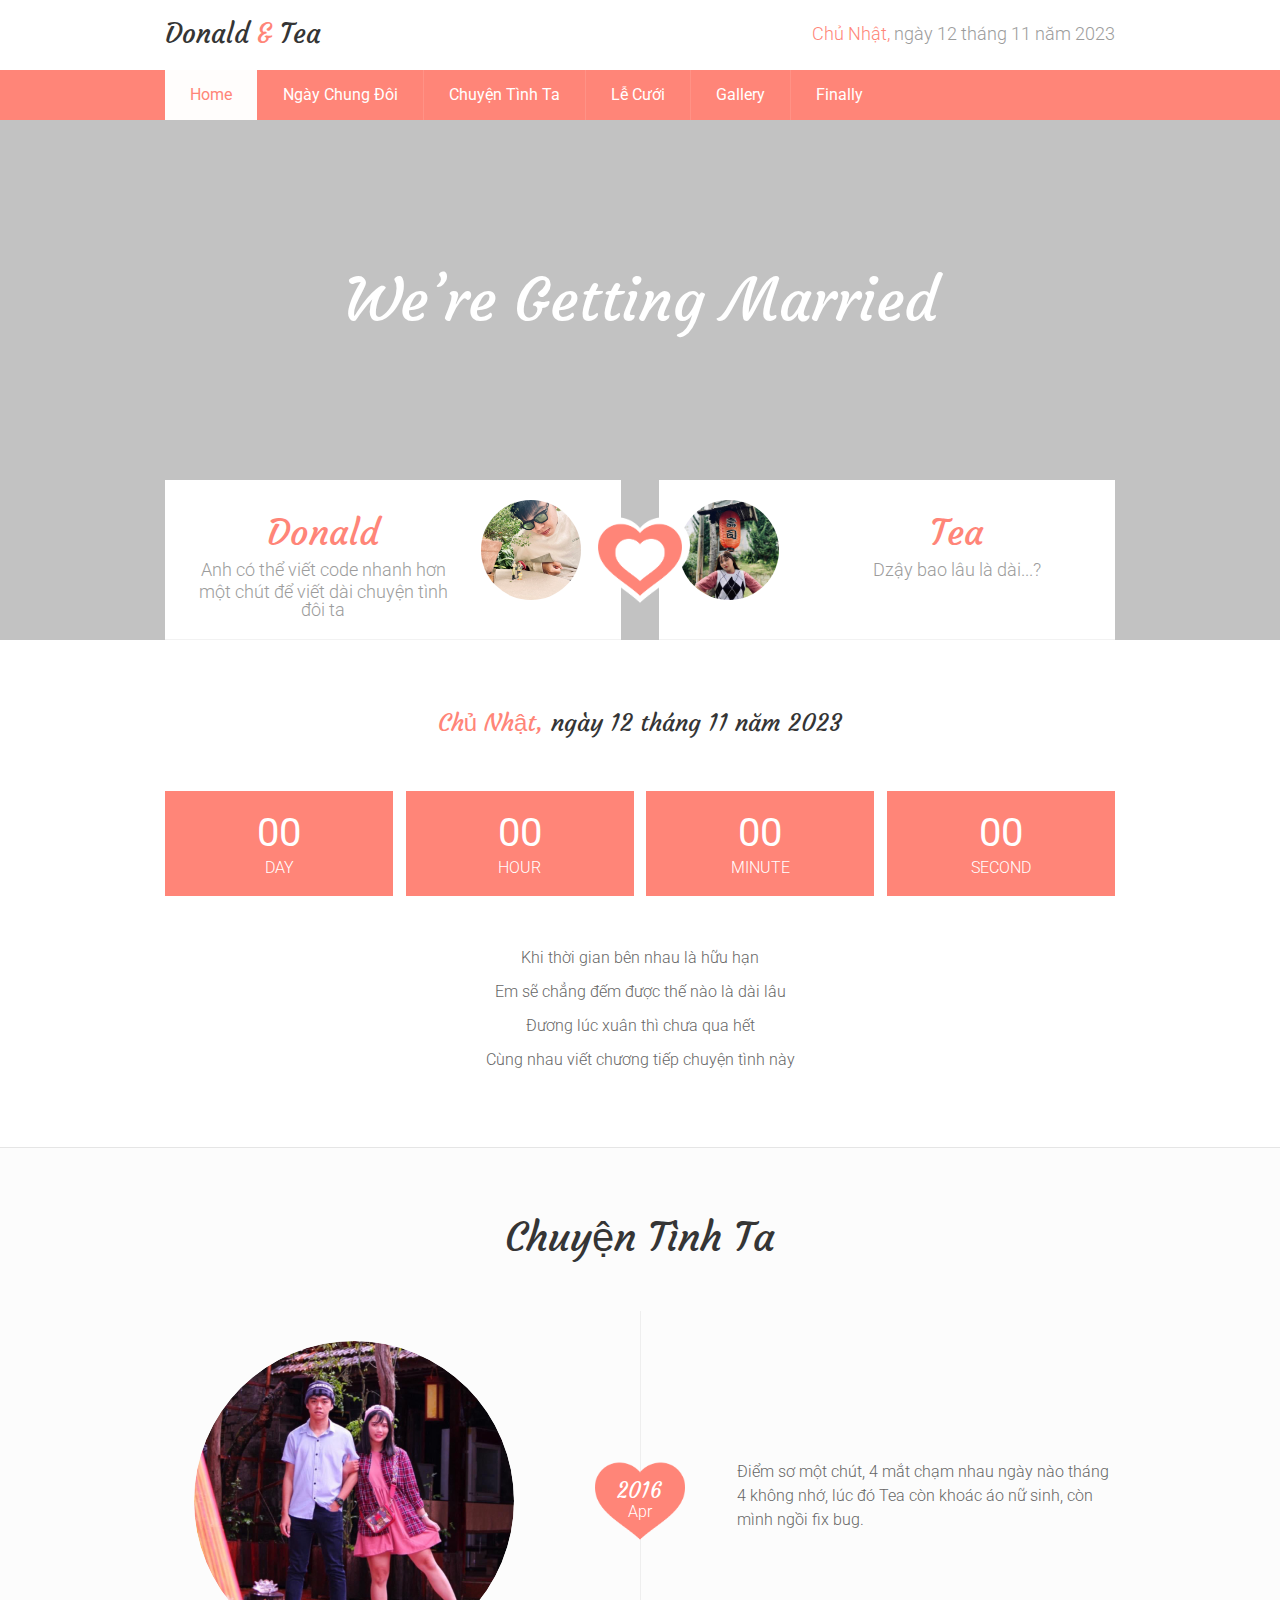
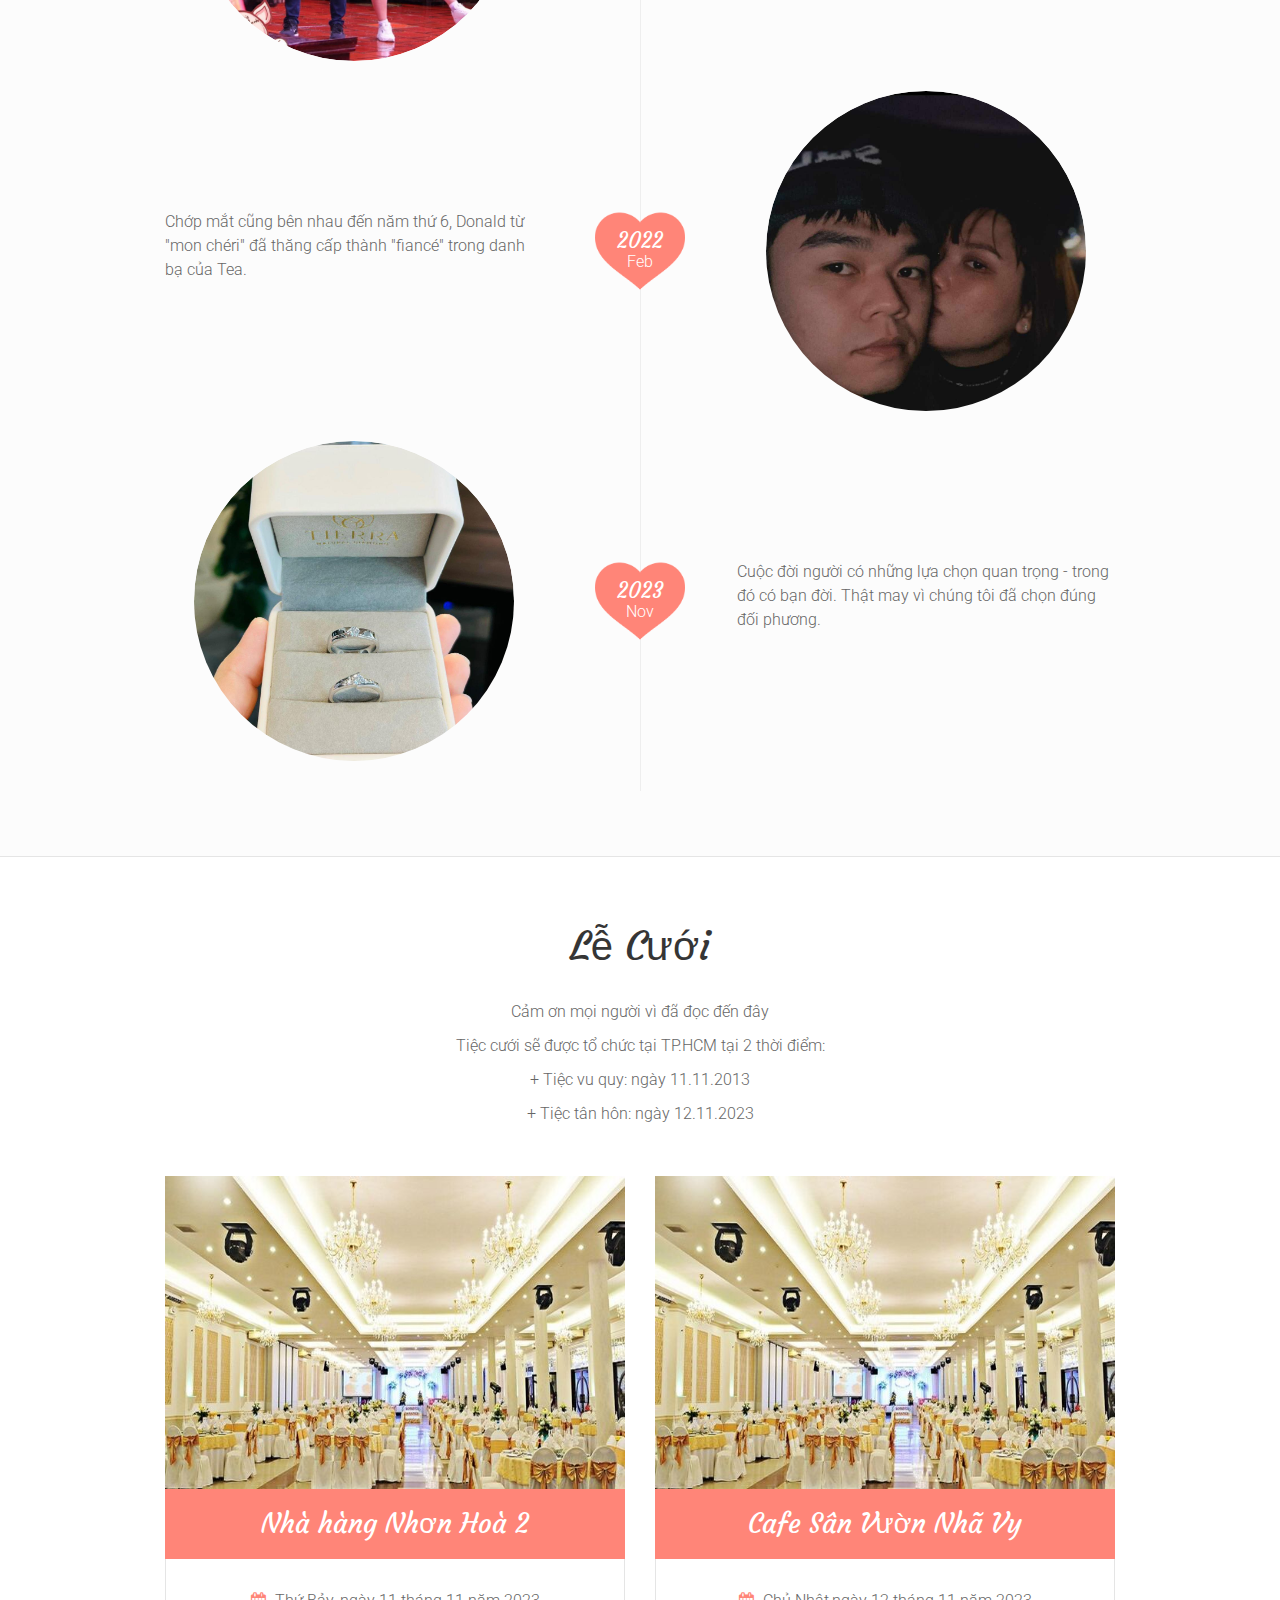
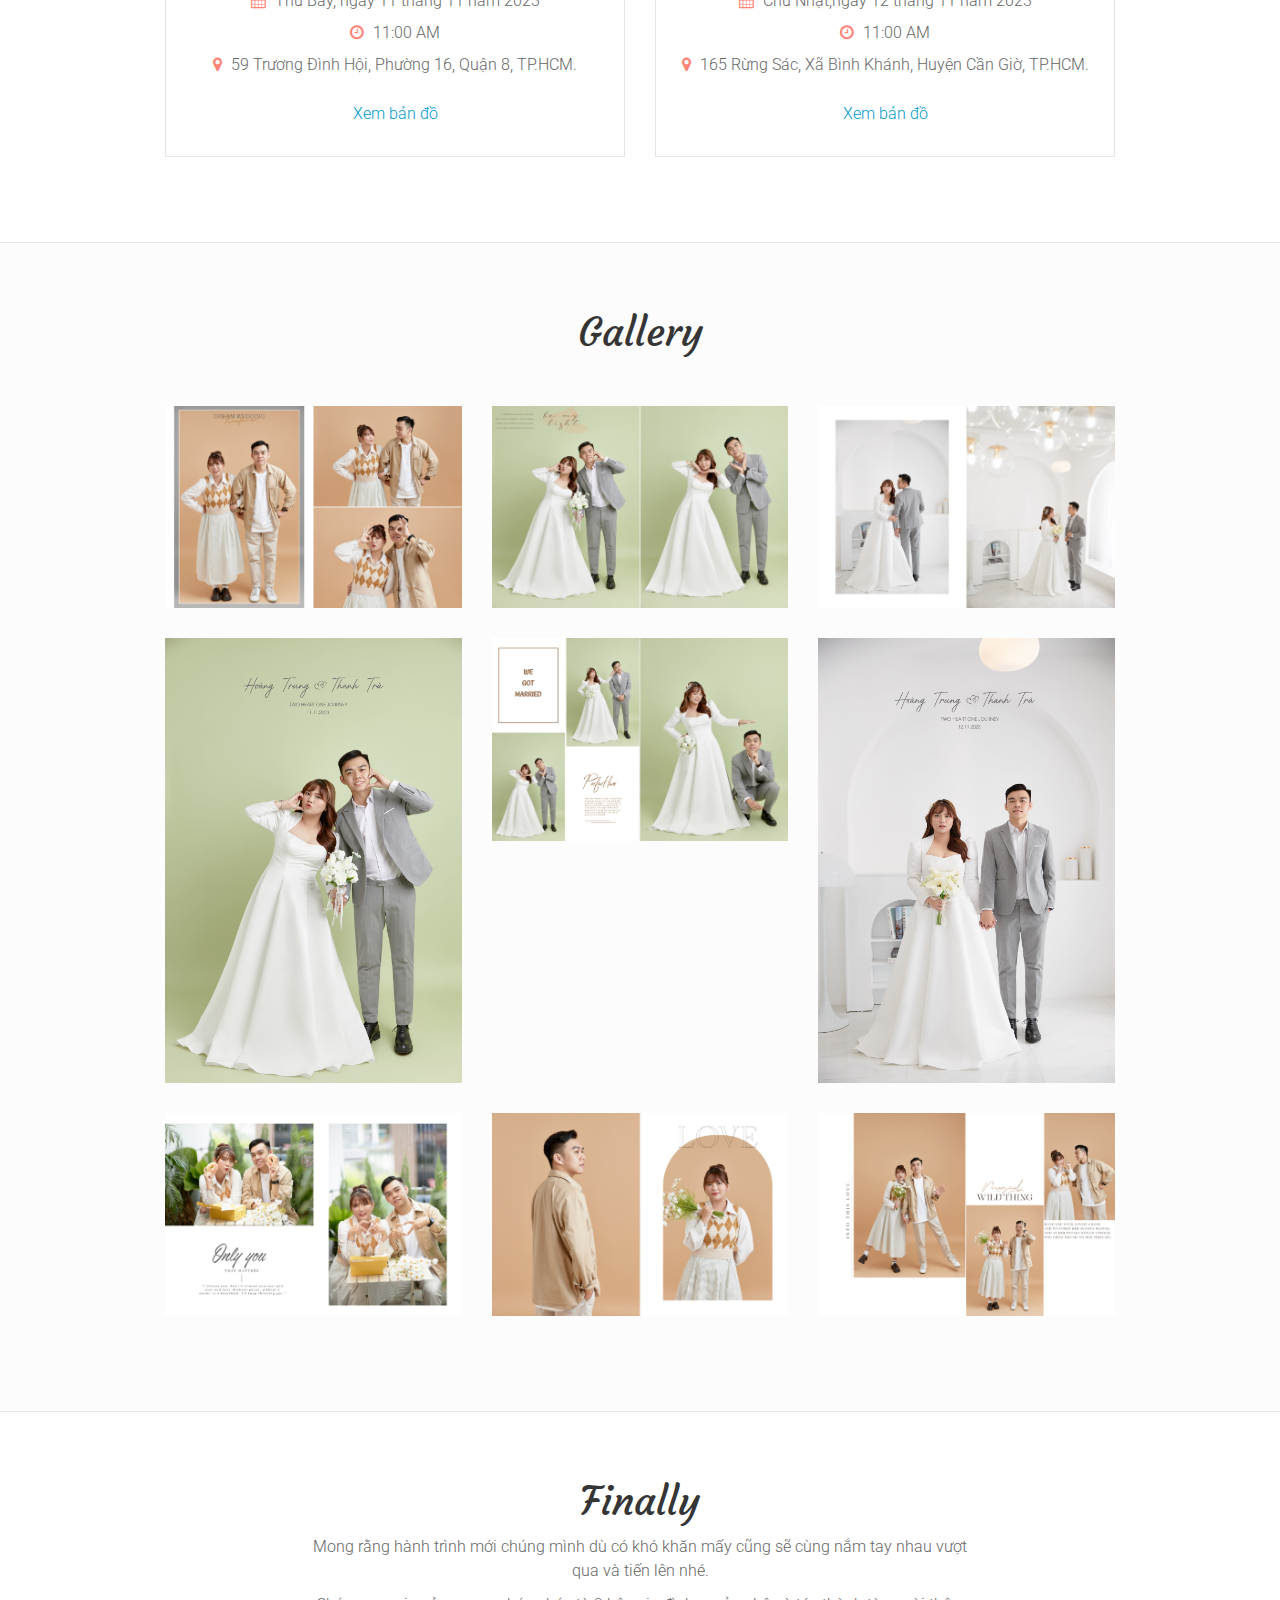
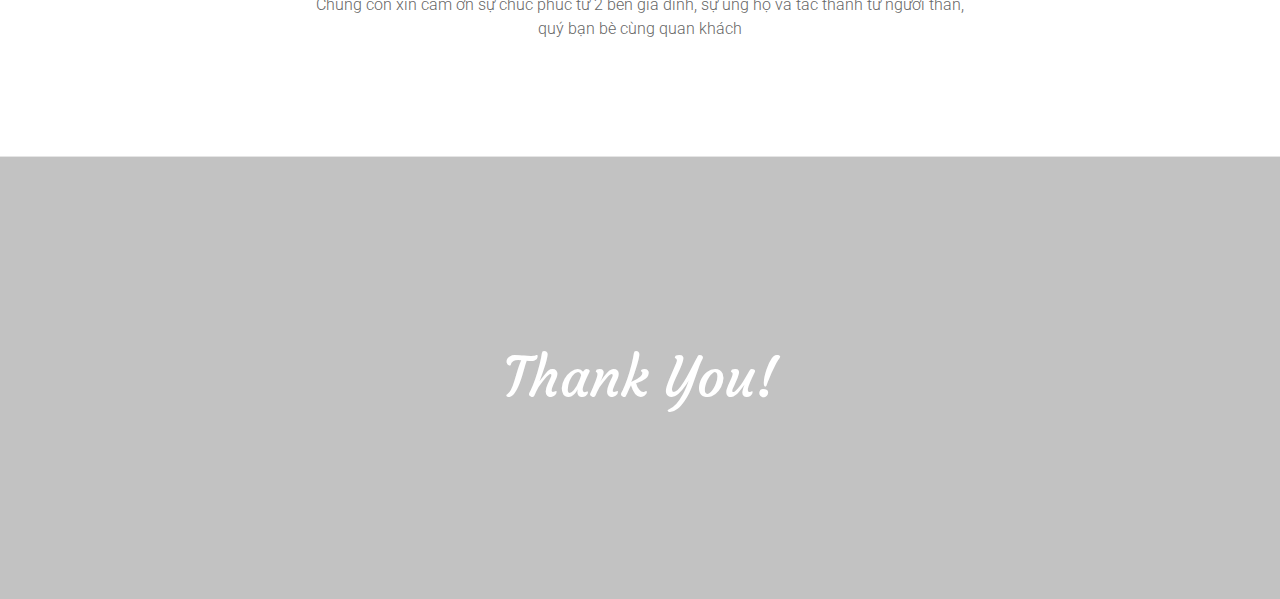
==== commit 3c94a6a7: "s" ====
--- a/docs/index.html
+++ b/docs/index.html
@@ -2,6 +2,16 @@
 <!DOCTYPE html>
 <html lang="en" class="no-js">
   <head>
+    <!-- Google tag (gtag.js) -->
+<script async src="https://www.googletagmanager.com/gtag/js?id=G-E3L1712SFR"></script>
+<script>
+  window.dataLayer = window.dataLayer || [];
+  function gtag(){dataLayer.push(arguments);}
+  gtag('js', new Date());
+
+  gtag('config', 'G-E3L1712SFR');
+</script>
+
     <meta charset="UTF-8" />
     <meta http-equiv="X-UA-Compatible" content="IE=edge"> 
     <title>DONALD & TEA WEDDING - 2 HEART 1 JOURNEY</title>
@@ -63,19 +73,19 @@
               <a href="#home">Home</a>
             </li>
             <li>
-              <a href="#wedding-day">Our Day</a>
-            </li>
-            <li>
-              <a href="#story">Our Story</a>
-            </li>
-            <li>
-              <a href="#events">Wedding Events</a>
+              <a href="#wedding-day">Ngày Chung Đôi</a>
+            </li>
+            <li>
+              <a href="#story">Chuyện Tình Ta</a>
+            </li>
+            <li>
+              <a href="#events">Lễ Cưới</a>
             </li>
             <li>
               <a href="#gallery">Gallery</a>
             </li>
             <li>
-              <a href="#rsvp">RSVP</a>
+              <a href="#rsvp">Finally</a>
             </li>
           </ul>
         </div>
@@ -99,24 +109,19 @@
                 <div class="top-block">
                   <div class="name">
                     <h2>Donald</h2>
+                  <p>Anh có thể viết code nhanh hơn</p>
+                  <p style="padding-top: 4px">một chút để viết dài chuyện tình đôi ta</p>
+
                     <!-- <p>Morrys</p> -->
-                    <ul class="social-links">
-                      <li><a class="tip social-button" href="#" title="Twitter"><i class="fa fa-twitter"></i></a></li> <!-- Full list of social icons: http://fontawesome.io/icons/#brand -->
-                      <li><a class="tip social-button" href="#" title="Facebook"><i class="fa fa-facebook"></i></a></li>
-                      <li><a class="tip social-button" href="#" title="Instagram"><i class="fa fa-instagram"></i></a></li>
-                      <!--<li><a class="tip social-button" href="#" title="Youtube"><i class="fa fa-youtube"></i></a></li>-->
-                      <!--<li><a class="tip social-button" href="#" title="last.fm"><i class="fa fa-lastfm"></i></a></li>-->
-                      <!--<li><a class="tip social-button" href="#" title="Dribbble"><i class="fa fa-dribbble"></i></a></li>-->
-                    </ul>
+                   
                   </div>
 
                   <div class="photo">
                     <img src="images/photo_1.jpg" alt="">
                   </div>
                 </div>
-                <div class="bottom-block">
-                  <p>Không cầu kiếp sau gặp lại, chỉ mong đời này kết duyên. Thế gian duy nhất một chuyện nguyện nắm tay em tới cùng</p>
-                </div>
+                <!-- <div class="bottom-block">
+                </div> -->
               </div>
 
               <div class="heart">
@@ -127,24 +132,18 @@
                 <div class="top-block">
                   <div class="name">
                     <h2>Tea</h2>
+                  <p>Dzậy bao lâu là dài...?</p>
+
                     <!-- <p>Smith</p> -->
-                    <ul class="social-links">
-                      <li><a class="tip social-button" href="#" title="Twitter"><i class="fa fa-twitter"></i></a></li> <!-- Full list of social icons: http://fontawesome.io/icons/#brand -->
-                      <li><a class="tip social-button" href="#" title="Facebook"><i class="fa fa-facebook"></i></a></li>
-                      <li><a class="tip social-button" href="#" title="Instagram"><i class="fa fa-instagram"></i></a></li>
-                      <!--<li><a class="tip social-button" href="#" title="Youtube"><i class="fa fa-youtube"></i></a></li>-->
-                      <!--<li><a class="tip social-button" href="#" title="last.fm"><i class="fa fa-lastfm"></i></a></li>-->
-                      <!--<li><a class="tip social-button" href="#" title="Dribbble"><i class="fa fa-dribbble"></i></a></li>-->
-                    </ul>
+                   
                   </div>
 
                   <div class="photo">
                     <img src="images/photo_2.jpg" alt="">
                   </div>
                 </div>
-                <div class="bottom-block">
-                  <p>Trái tim này đã chọn anh từ cái nhìn đầu tiên và sẽ mãi thuộc về anh suốt đời</p>
-                </div>
+                <!-- <div class="bottom-block">
+                </div> -->
               </div>
             </div>
           </div>
@@ -155,22 +154,21 @@
         <section id="wedding-day" class="wedding-day section-boxed">
           <div class="container">
             <div class="section-title">
-              <h3><span class="main-color">Chủ nhật, </span>ngày 12 tháng 11 năm 2023</h3>
+              <h3><span class="main-color">Chủ Nhật, </span>ngày 12 tháng 11 năm 2023</h3>
             </div>
             <!-- Counter -->
             <div id="count" class="count"> <!-- You can edit HTML code of this block in the js/main.js -->
             </div>
             <!-- Counter -->
 
-            <p class="description">Rượu ấm hương nồng kẻ tỉnh say</p>
-            <p class="description">Nàng dâu chú rể cuộc vui này</p>
-            <p class="description"> Đường quê rộn rã xe hoa rước</p>
-            <p class="description">Ngõ phố đì đùng xác pháo bay</p>
-            <p class="description">Chín đợi mười chờ ân nghĩa nặng</p>
-            <p class="description">Chín đợi mười chờ ân nghĩa nặng</p>
-            <p class="description">Trăm năm một kiếp ước mơ dày</p>
-            <p class="description">Quan viên bạn hữu dâng lời chúc</p>
-            <p class="description"> Cuộc sống tươi màu vẫn cứ quay</p>
+            
+
+<p class="description">Khi thời gian bên nhau là hữu hạn</p>
+<p class="description">Em sẽ chẳng đếm được thế nào là dài lâu</p>
+<p class="description">Đương lúc xuân thì chưa qua hết</p>
+<p class="description">Cùng nhau viết chương tiếp chuyện tình này</p>
+
+
       
           </div>
         </section>
@@ -180,7 +178,7 @@
         <section id="story" class="our-story section-boxed section-bg-color">
           <div class="container">
             <div class="section-title">
-              <h2>Our Story</h2>
+              <h2>Chuyện Tình Ta</h2>
             </div>
             <!-- Story Row 1 -->
             <div class="row story-row">
@@ -196,6 +194,7 @@
                 </div>
               </div>
               <div class="col-sm-12 col-md-5 story-block text-center">
+                <p>Điểm sơ một chút, 4 mắt chạm nhau ngày nào tháng 4 không nhớ, lúc đó Tea còn khoác áo nữ sinh, còn mình ngồi fix bug.</p>
                 <!-- <h3>Chương 1: Nơi tình yêu bắt đầu</h3>
                   <p>Ngày em đến một buổi chiều cuối hạ</p>
                   <p>Nắng vàng ươm nhè nhẹ gió đong đưa</p>
@@ -220,6 +219,9 @@
                 </div>
               </div>
               <div class="col-sm-12 col-md-5 col-md-pull-7 story-block text-center">
+                <p>
+                  Chớp mắt cũng bên nhau đến năm thứ 6, Donald từ "mon chéri" đã thăng cấp thành "fiancé" trong danh bạ của Tea.
+                </p>
                 <!-- <h3>Chương 2: Lời tỏ tình dễ thương</h3>
                   <p>Dáng vẻ yêu kiều ánh mắt nai</p>
                   <p>Bờ môi mọng đỏ nét trang đài</p>
@@ -248,7 +250,8 @@
                 </div>
               </div>
               <div class="col-sm-12 col-md-5 story-block text-center">
-                
+                <p>Cuộc đời người có những lựa chọn quan trọng - trong đó có bạn đời.
+                  Thật may vì chúng tôi đã chọn đúng đối phương.</p>
                 <!-- <h3>Forever Love</h3>
                   <p>Treo đèn kết ngõ đón xe hoa</p>
                   <p>Ly rượu tân hôn thật đậm đà</p>
@@ -274,8 +277,16 @@
         <section id="events" class="our-story section-boxed">
           <div class="container">
             <div class="section-title">
-              <h2>Wedding Events</h2>
-              <p class="intro">Lorem ipsum dolor sit amet, consectetur adipiscing elit. In id tellus pretium quam sodales luctus. Nunc nec lacus ac arcu iaculis accumsan dictum a nulla. Nullam malesuada pellentesque turpis, eu elementum risus sagittis in. Nunc sit amet arcu justo.</p>
+              <h2 style="padding-bottom: 30px;">Lễ Cưới</h2>
+
+              <p >Cảm ơn mọi người vì đã đọc đến đây</p>
+              <p> Tiệc cưới sẽ được tổ chức tại TP.HCM tại 2 thời điểm:</p>
+              <p> + Tiệc vu quy: ngày 11.11.2013</p>
+              <p > + Tiệc tân hôn: ngày 12.11.2023</p>
+              
+             
+              
+              
             </div>
 
             <div class="row">
@@ -394,8 +405,10 @@
         <section id="rsvp" class="rsvp section-boxed">
           <div class="container">
             <div class="section-title">
-              <h2>RSVP</h2>
-              <p class="intro">Lorem ipsum dolor sit amet, consectetur adipiscing elit. In id tellus pretium quam sodales luctus. Nunc nec lacus ac arcu iaculis accumsan dictum a nulla. Nullam malesuada pellentesque turpis, eu elementum risus sagittis in. Nunc sit amet arcu justo.</p>
+              <h2>Finally</h2>
+
+              <p style="padding-top: 10px;">Mong rằng hành trình mới chúng mình dù có khó khăn mấy cũng sẽ cùng nắm tay nhau vượt qua và tiến lên nhé.</p>
+              <p>Chúng con xin cảm ơn sự chúc phúc từ 2 bên gia đình, sự ủng hộ và tác thành từ người thân, quý bạn bè cùng quan khách</p>
             </div>
 
            
--- a/docs/css/main2.css
+++ b/docs/css/main2.css
@@ -1196,7 +1196,7 @@
 
 @media only screen and (max-width: 420px) {
   .about-us-block .top-block {
-    min-height: 110px;
+    min-height: 140px;
   }
 
   .about-us-block .name h2 {
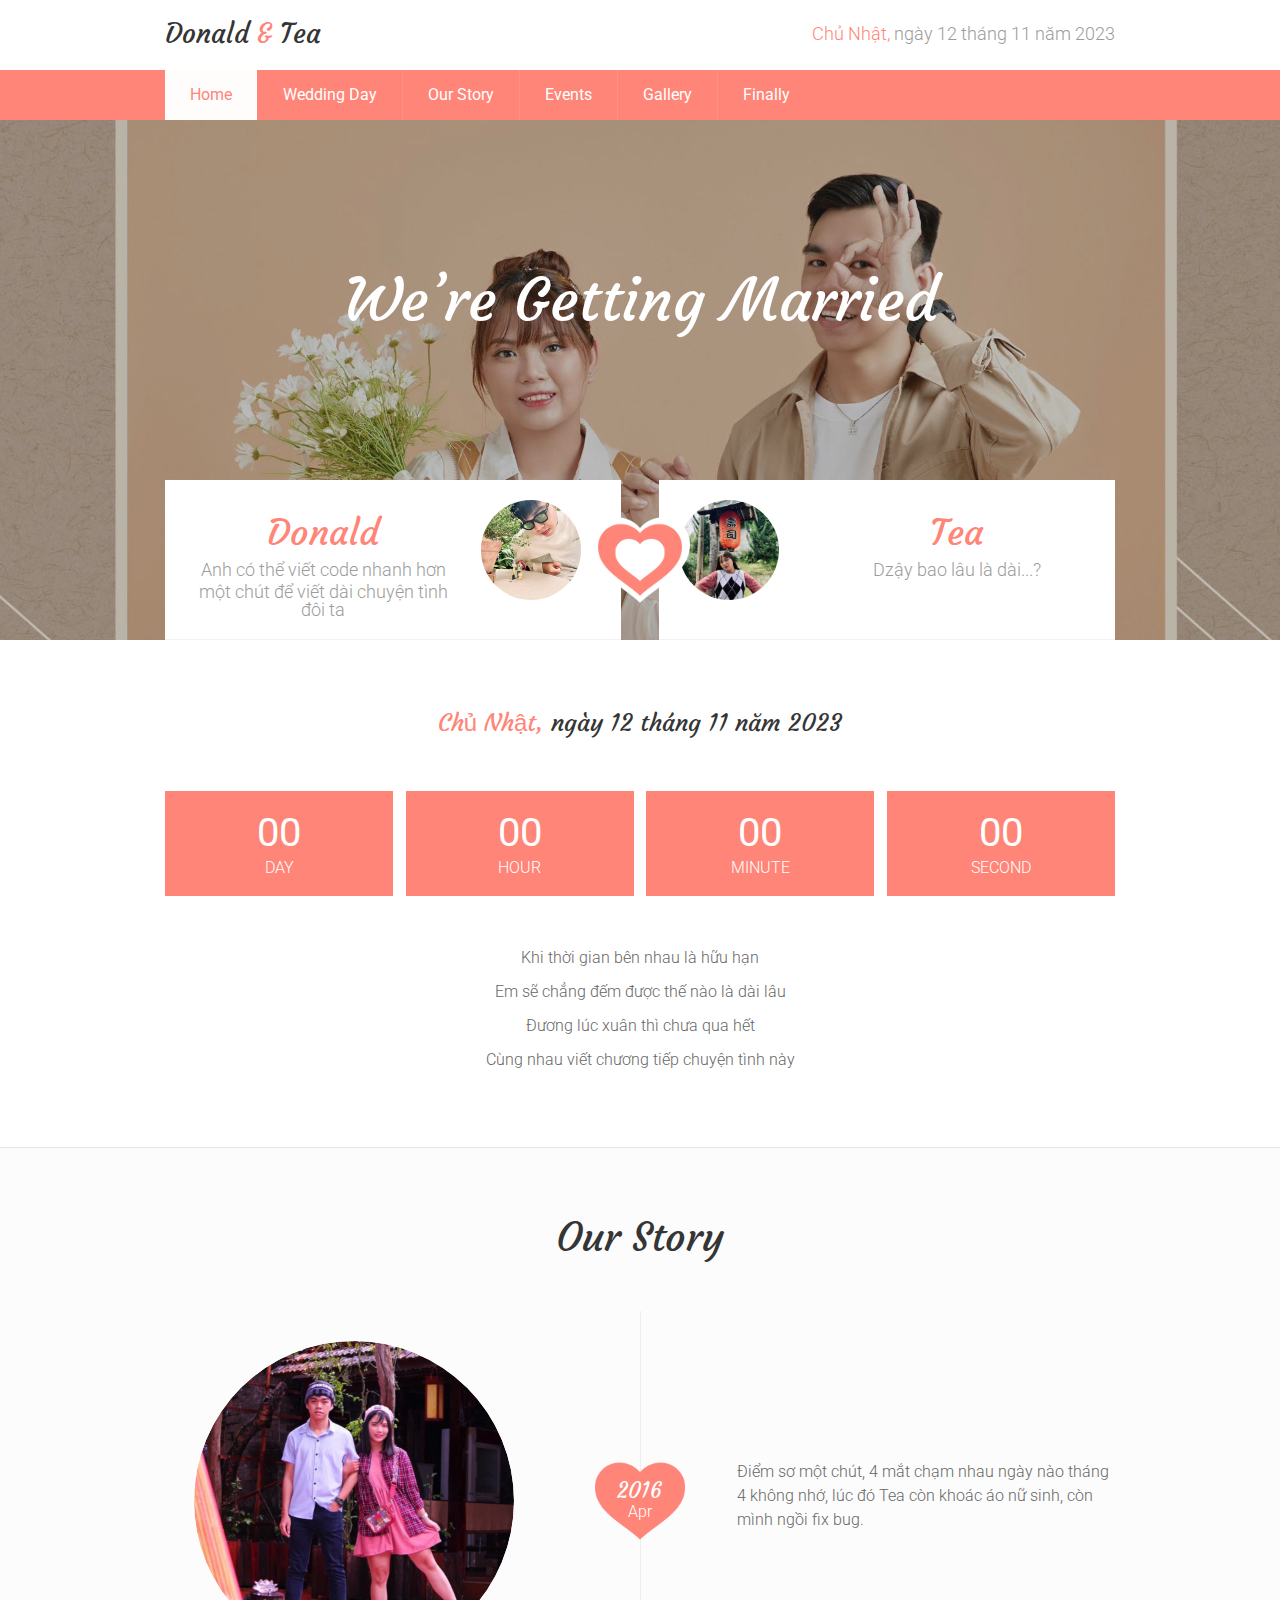
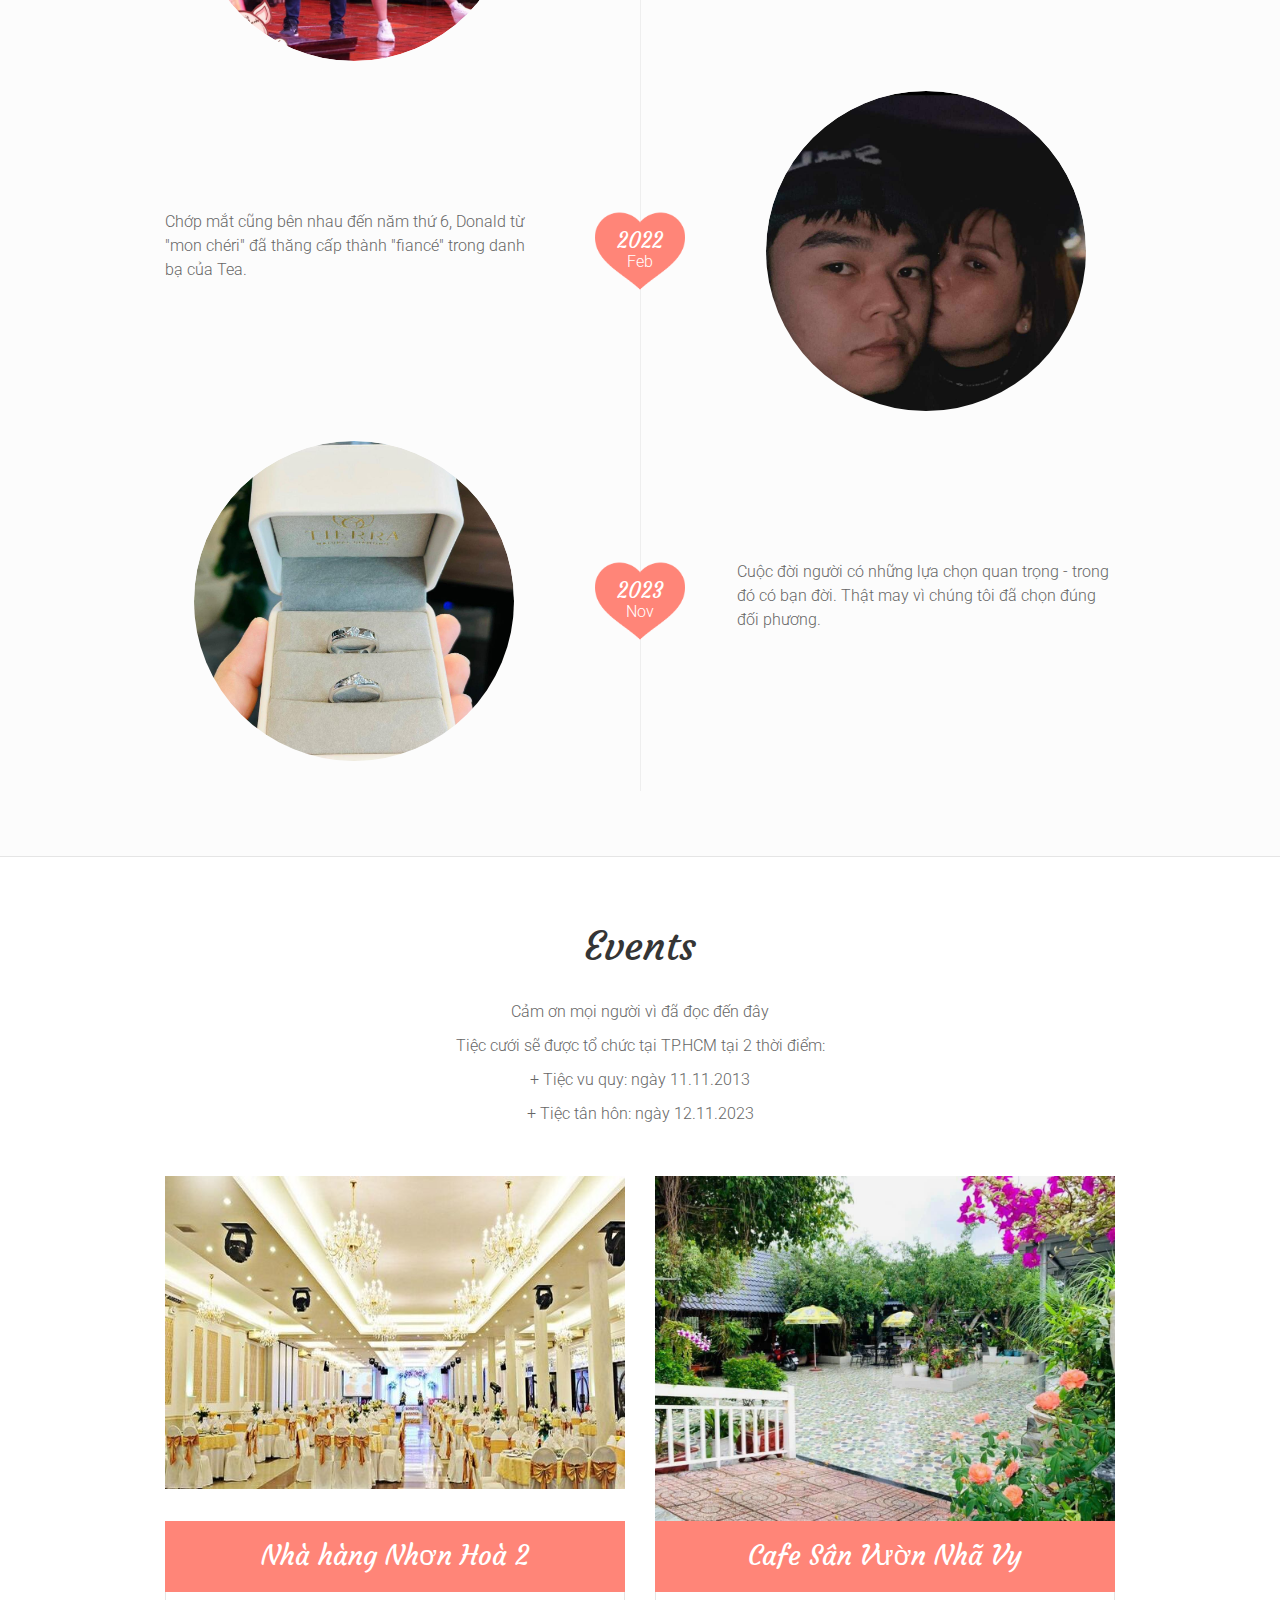
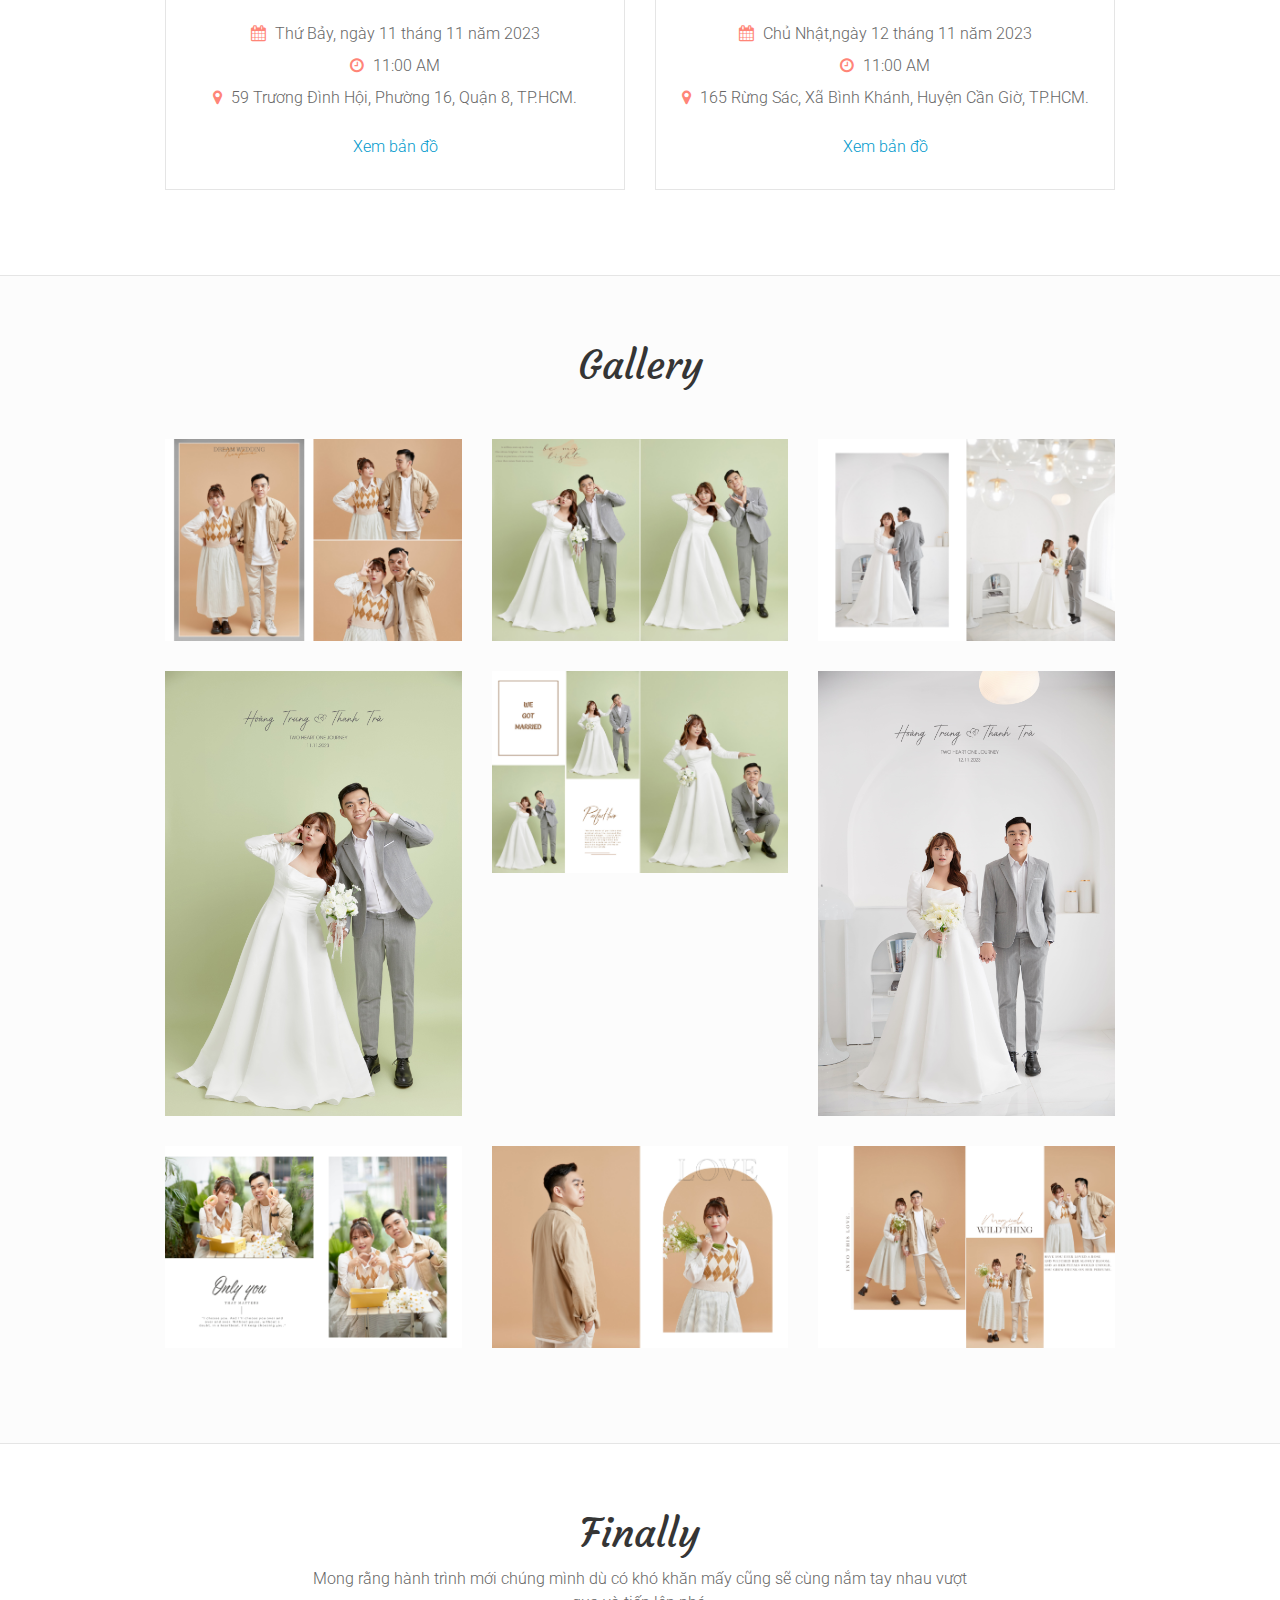
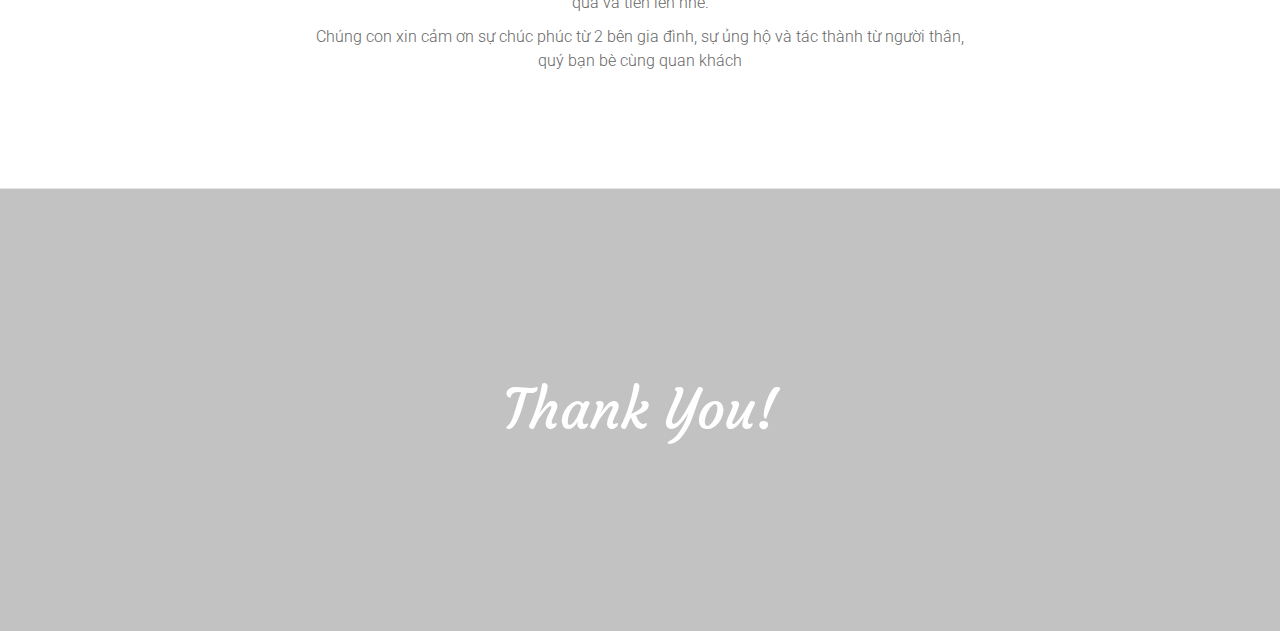
==== commit 6c5eb6e4: "x" ====
--- a/docs/index.html
+++ b/docs/index.html
@@ -14,6 +14,13 @@
 
     <meta charset="UTF-8" />
     <meta http-equiv="X-UA-Compatible" content="IE=edge"> 
+
+    <meta property='og:title' content='Donald - Tea Wedding'/>
+<meta property='og:image' content='https://donaldtrungg.github.io/wedding/images/main_photo_2.jpg'/>
+<meta property='og:description' content='Hi, Let`s go'/>
+<meta property='og:image:width' content='1200' />
+<meta property='og:image:height' content='627' />
+
     <title>DONALD & TEA WEDDING - 2 HEART 1 JOURNEY</title>
     <meta name="viewport" content="width=device-width, initial-scale=1, maximum-scale=1" />
     <meta name="description" content="Our Love - Responsive Wedding Template" />
@@ -73,13 +80,13 @@
               <a href="#home">Home</a>
             </li>
             <li>
-              <a href="#wedding-day">Ngày Chung Đôi</a>
-            </li>
-            <li>
-              <a href="#story">Chuyện Tình Ta</a>
-            </li>
-            <li>
-              <a href="#events">Lễ Cưới</a>
+              <a href="#wedding-day">Wedding Day</a>
+            </li>
+            <li>
+              <a href="#story">Our Story</a>
+            </li>
+            <li>
+              <a href="#events">Events</a>
             </li>
             <li>
               <a href="#gallery">Gallery</a>
@@ -95,7 +102,7 @@
       <div class="sections">
         <!-- Home Section -->
         <section id="home" class="home-section clearfix">
-          <div id="hs-image-block" class="hs-image-block" style="background-image: url(images/main_photo_1.jpg); background-attachment: unset; left: -25vw; background-position: 0% 150px;" data-stellar-background-ratio="0.3">
+          <div id="hs-image-block" class="hs-image-block" style="background-attachment: unset;" data-stellar-background-ratio="0.3">
             <div class="hs-mask"></div>
           </div>
 
@@ -178,7 +185,7 @@
         <section id="story" class="our-story section-boxed section-bg-color">
           <div class="container">
             <div class="section-title">
-              <h2>Chuyện Tình Ta</h2>
+              <h2>Our Story</h2>
             </div>
             <!-- Story Row 1 -->
             <div class="row story-row">
@@ -277,7 +284,7 @@
         <section id="events" class="our-story section-boxed">
           <div class="container">
             <div class="section-title">
-              <h2 style="padding-bottom: 30px;">Lễ Cưới</h2>
+              <h2 style="padding-bottom: 30px;">Events</h2>
 
               <p >Cảm ơn mọi người vì đã đọc đến đây</p>
               <p> Tiệc cưới sẽ được tổ chức tại TP.HCM tại 2 thời điểm:</p>
--- a/docs/css/main2.css
+++ b/docs/css/main2.css
@@ -484,6 +484,10 @@
   position: relative;
 }
 
+.hs-image-block {
+  background-image: url(../images/main_photo_2.jpg);
+}
+
 .hs-image-block,
 .footer-image-block {
   position: absolute;
@@ -497,7 +501,7 @@
   background-size: cover;
   -webkit-background-size: cover;
   background-attachment: scroll;
-  background-position: center center;
+  background-position: center center !important;
   background-repeat: no-repeat;
 }
 
@@ -865,6 +869,10 @@
   padding: 30px 20px;
   margin: 0 0 20px;
   font-weight: 300;
+}
+
+.event-photo {
+  height: 345px;
 }
 
 .event-block:last-child .event-info {
@@ -1137,8 +1145,15 @@
 }
 
 @media only screen and (max-width: 769px) {
+  .event-photo {
+    height: 230px;
+  }
+  .hs-image-block {
+    background-image:  url(../images/main_photo_2.jpeg);
+  }
+
   .hs-section-title {
-    margin: 70px 0;
+    margin: 110px 0;
   }
 
   .hs-section-title h1 {
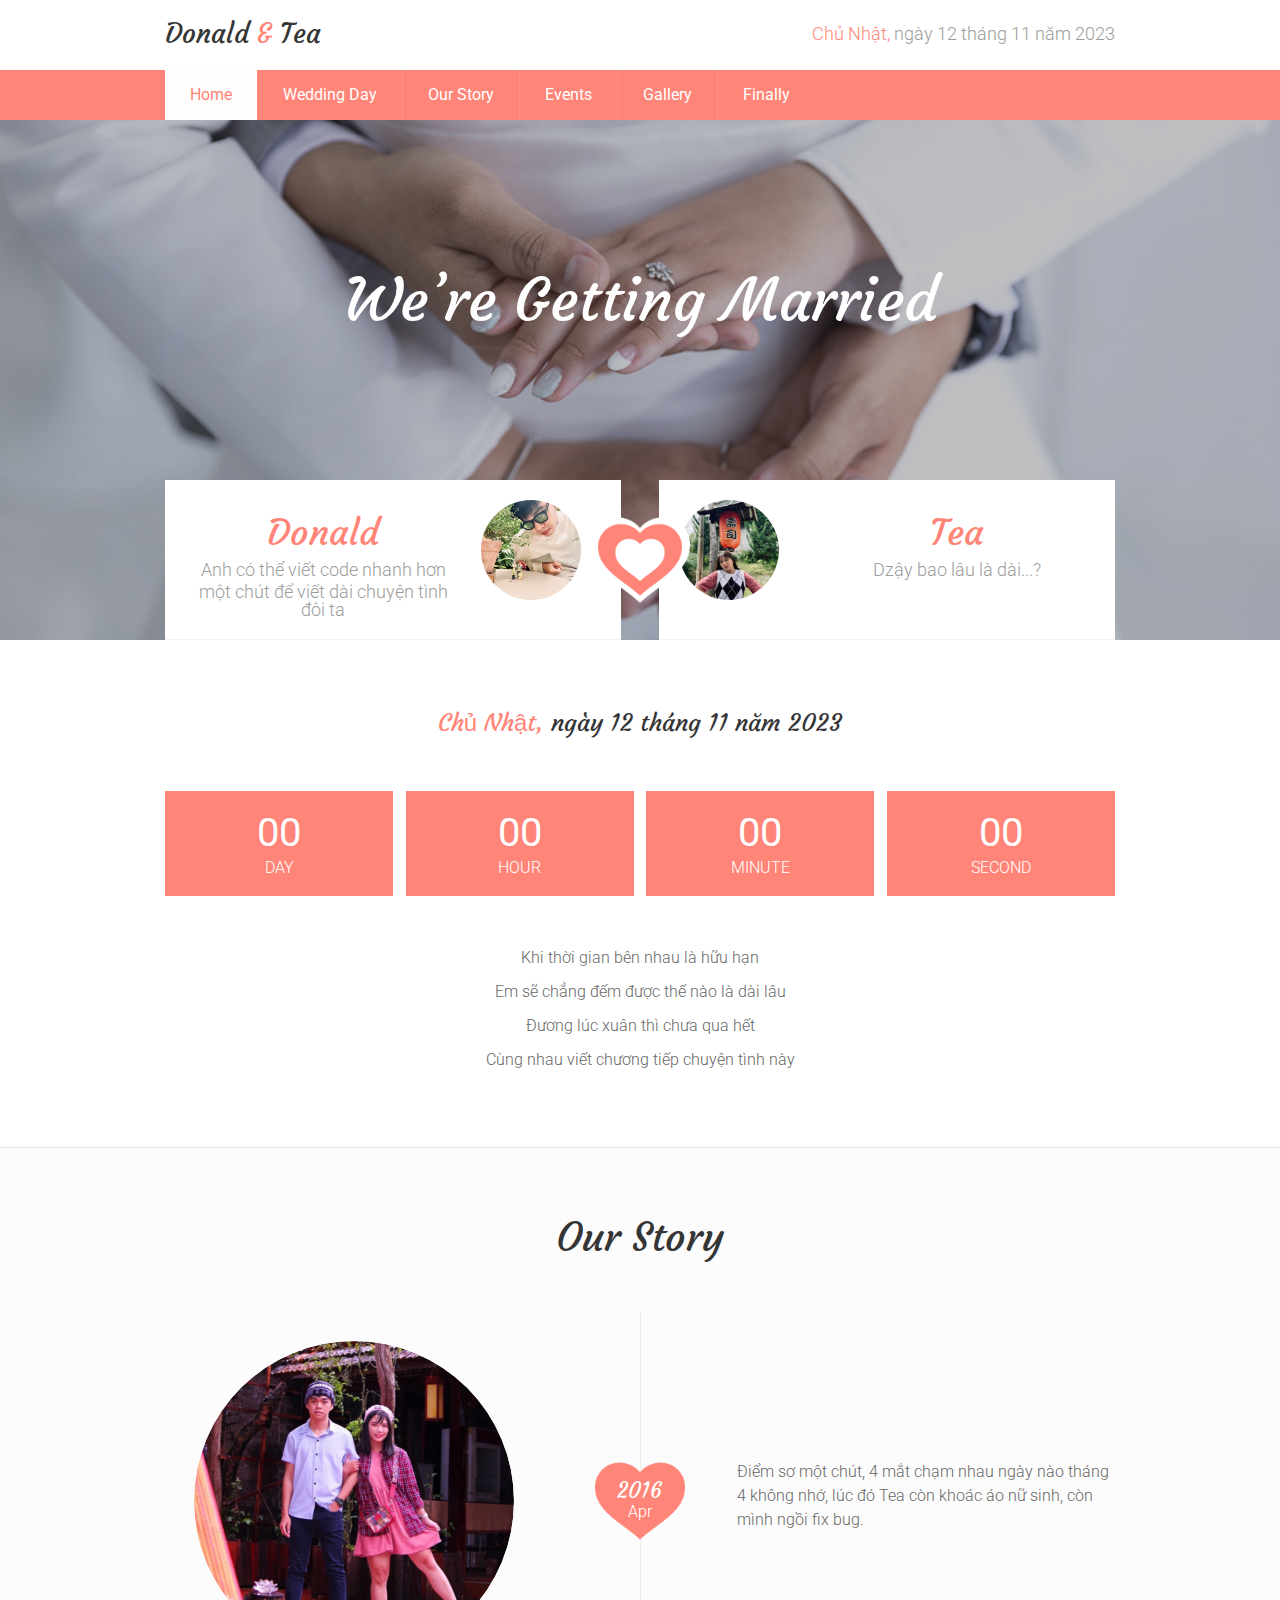
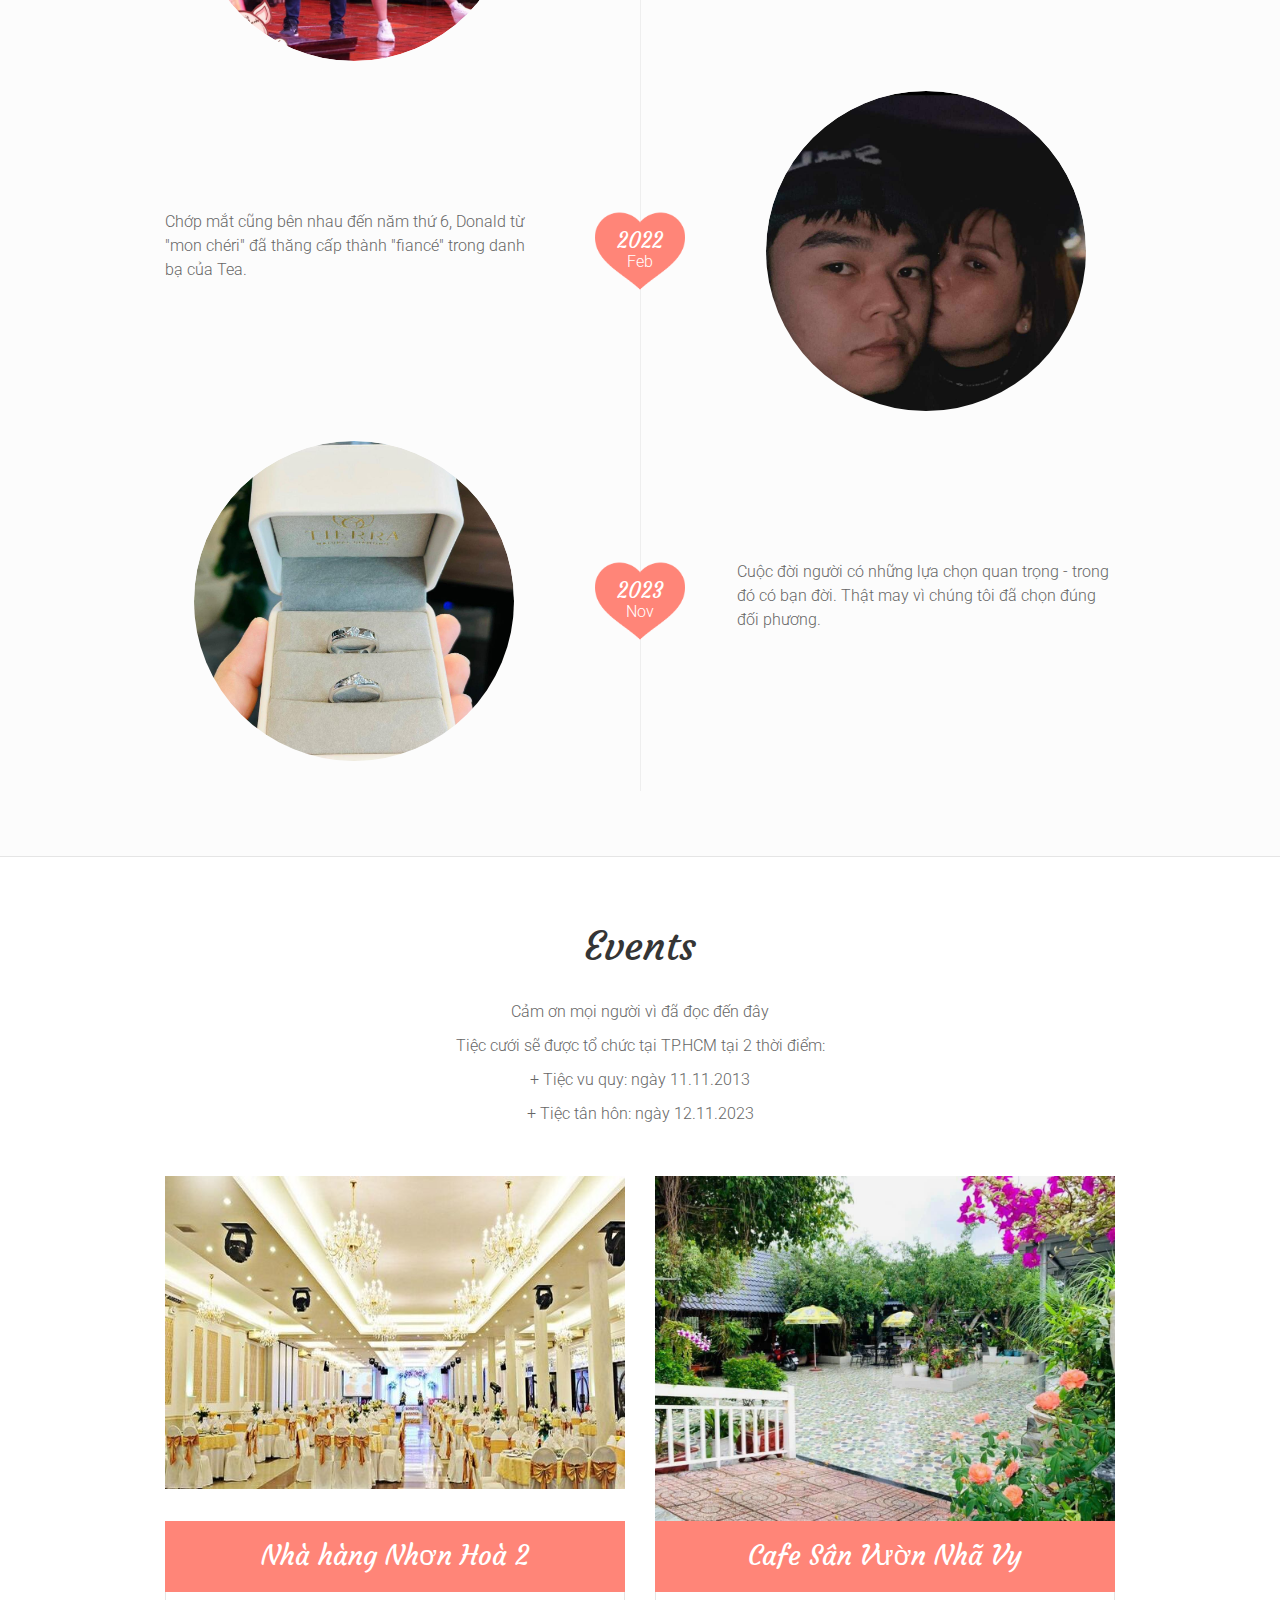
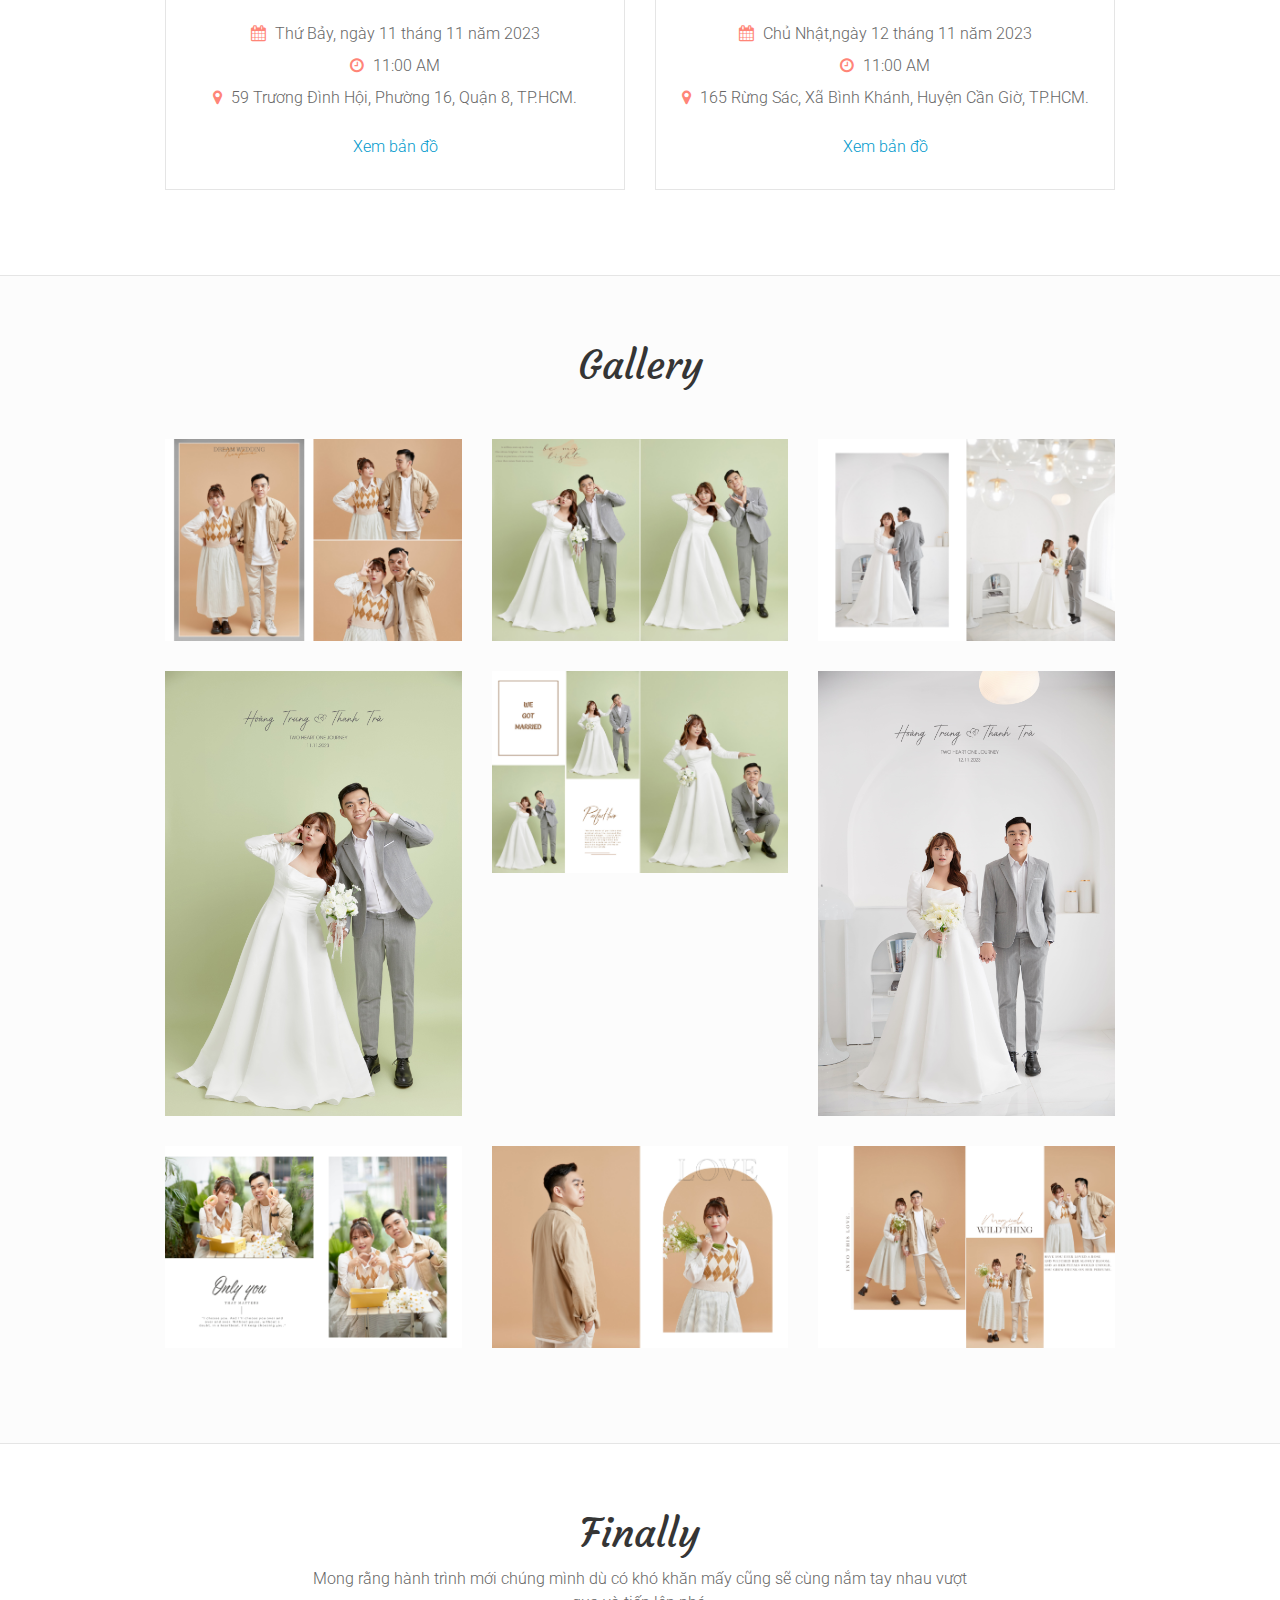
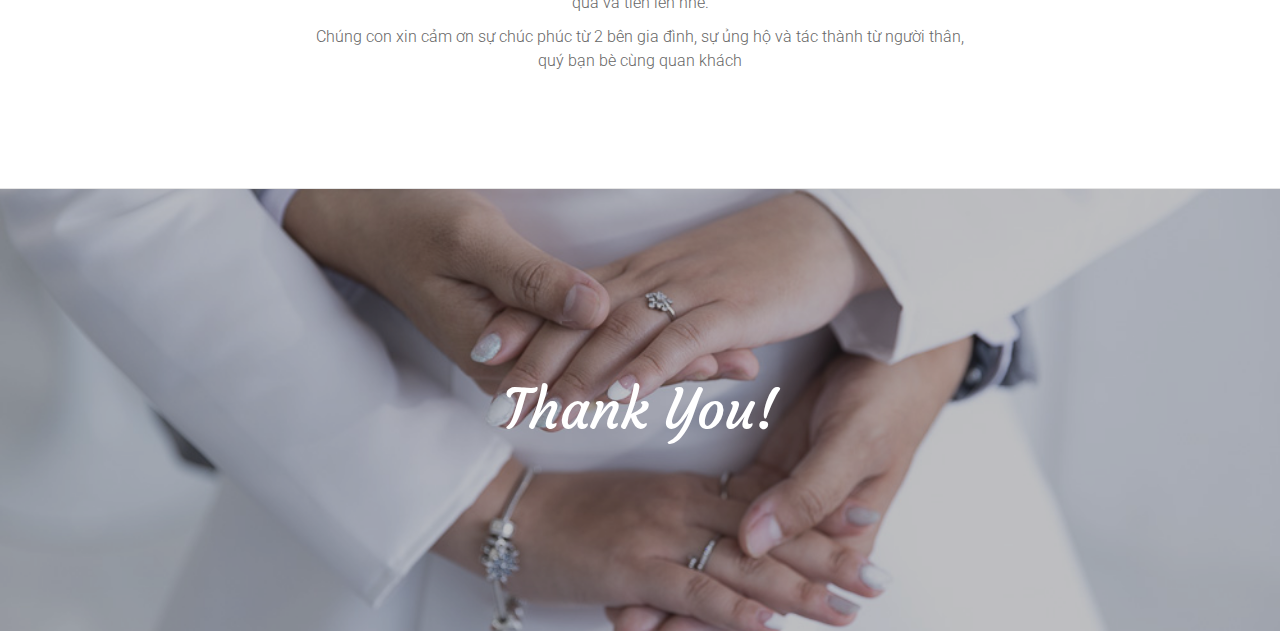
==== commit 12dcf525: "x" ====
--- a/docs/index.html
+++ b/docs/index.html
@@ -425,7 +425,7 @@
 
         <!-- Footer (Thank You block) -->
         <footer id="thanks" class="footer">
-          <div id="footer-image-block" class="footer-image-block" style="background-image: url(images/footer_photo.jpeg); background-attachment: fixed; background-position: 50%;" data-stellar-background-ratio="0.3">
+          <div id="footer-image-block" class="footer-image-block" data-stellar-background-ratio="0.3">
             <div class="footer-mask"></div>
           </div>
 
--- a/docs/css/main2.css
+++ b/docs/css/main2.css
@@ -503,6 +503,7 @@
   background-attachment: scroll;
   background-position: center center !important;
   background-repeat: no-repeat;
+  background-image: url(../images/footer_photo.jpeg);
 }
 
 .hs-mask,
@@ -1149,7 +1150,7 @@
     height: 230px;
   }
   .hs-image-block {
-    background-image:  url(../images/main_photo_2.jpeg);
+    background-image: url(../images/main_photo_2.jpeg);
   }
 
   .hs-section-title {
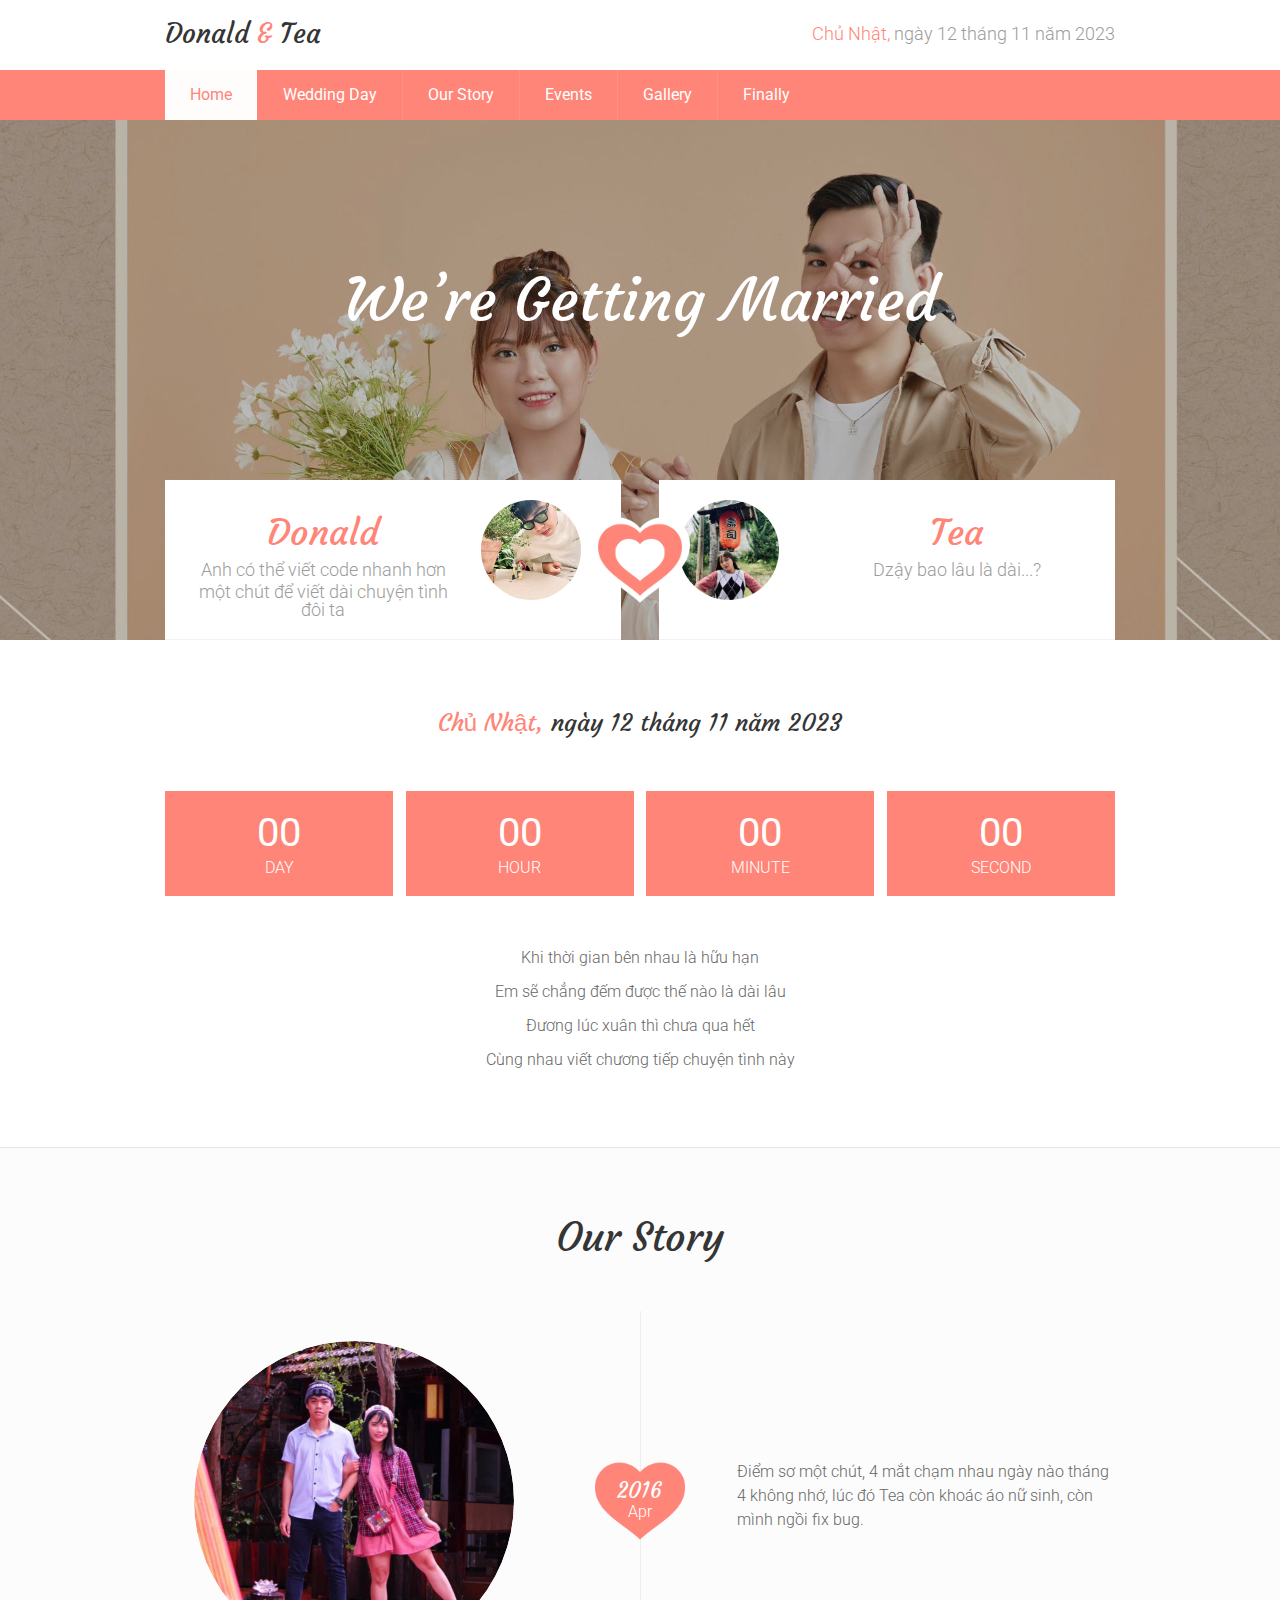
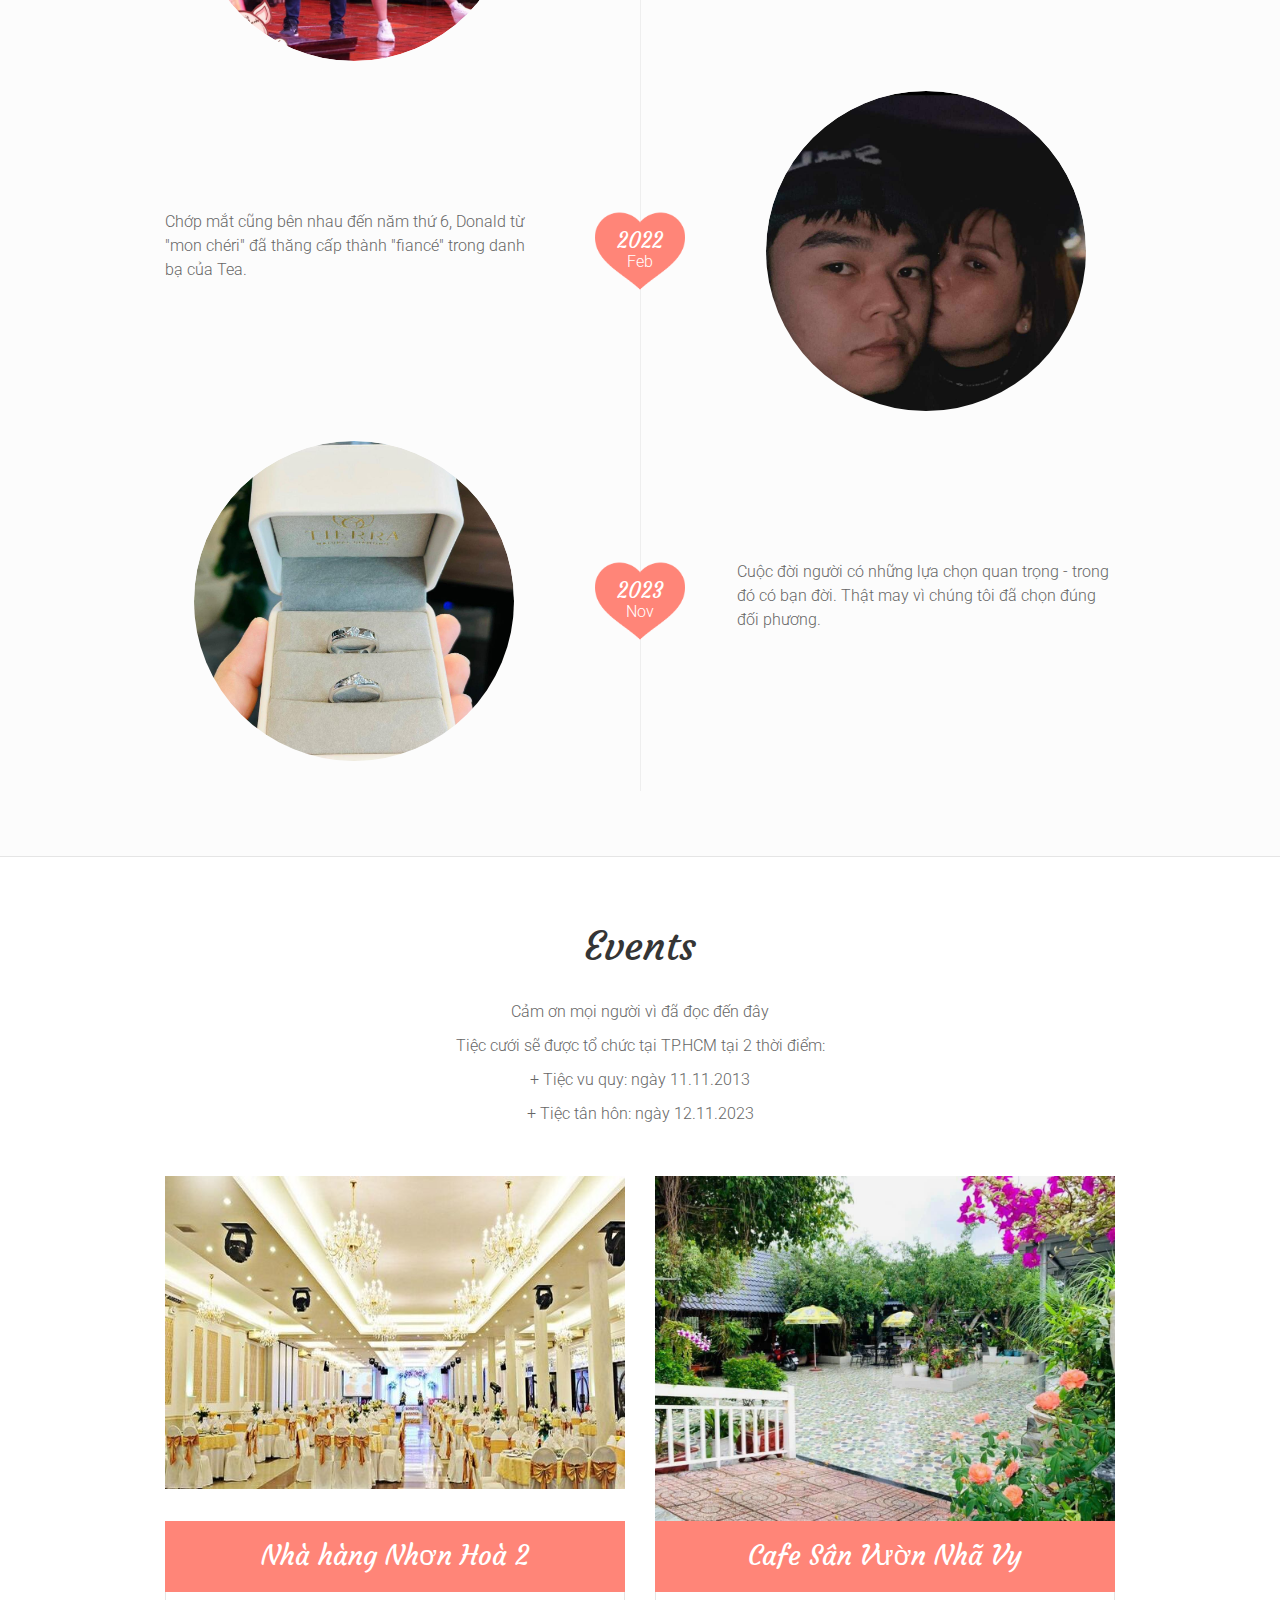
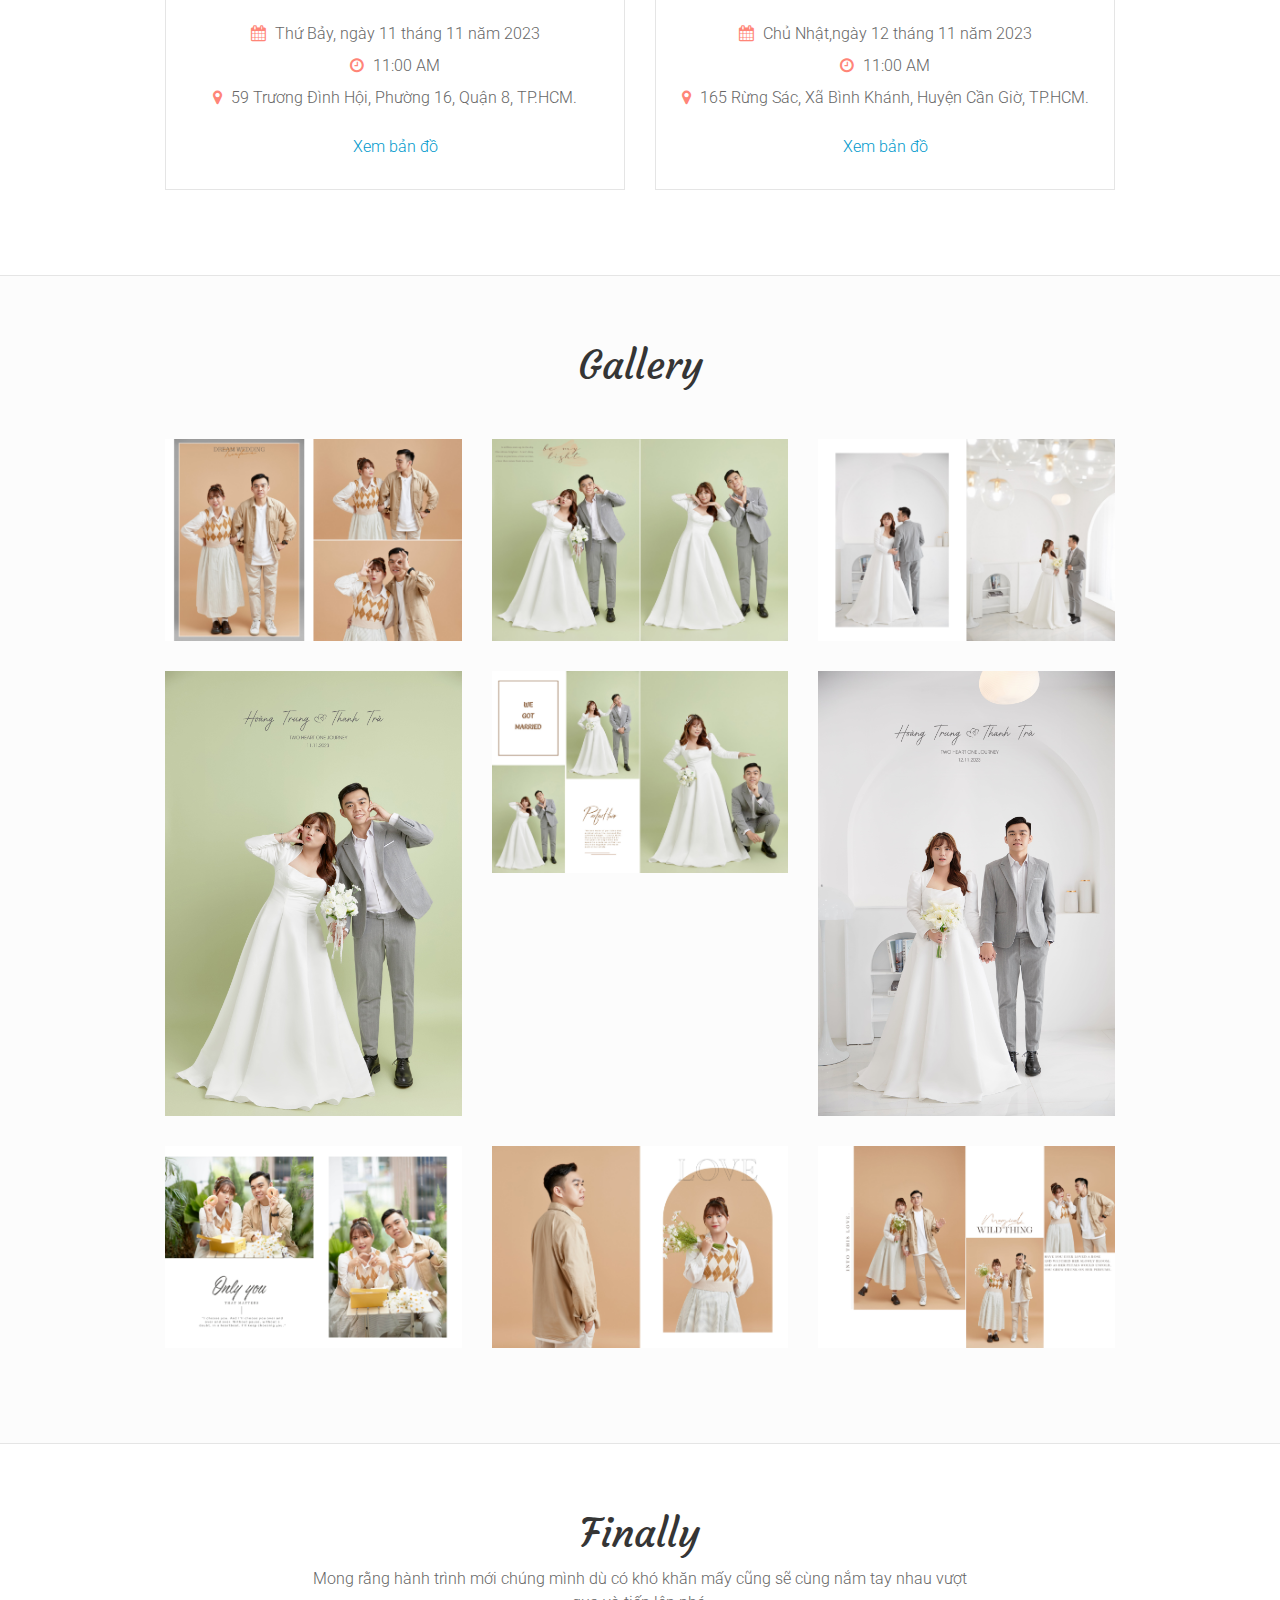
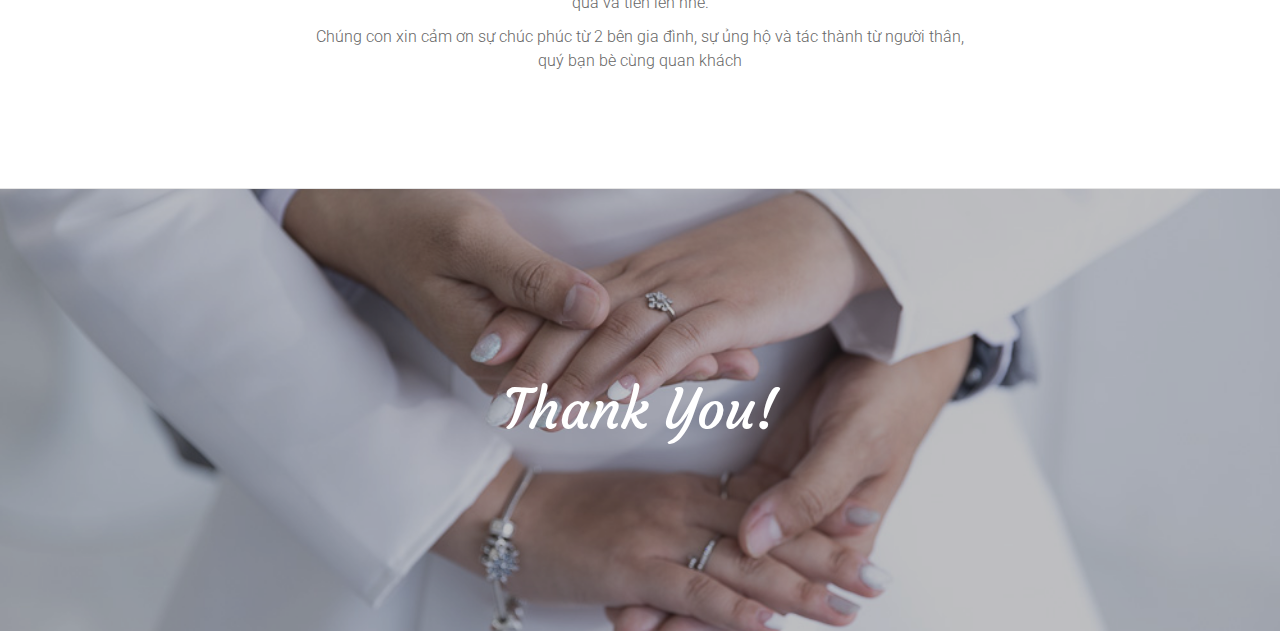
==== commit 8d7f692b: "x" ====
--- a/docs/index.html
+++ b/docs/index.html
@@ -349,55 +349,55 @@
             <!-- Gallery Items -->
             <div class="row gallery-grid">
               <div class="col-sm-6 col-md-4 gallery-item">
-                <a href="images/gallery/gallery_photo_1-min.jpg" title="Proin fermentum ante ut dui porttitor semper">
+                <a href="images/gallery/gallery_photo_1-min.jpg" title="">
                   <img src="images/gallery/gallery_photo_1-min.jpg" alt="">
                   <div class="mask"></div>
                 </a>
               </div>
               <div class="col-sm-6 col-md-4 gallery-item">
-                <a href="images/gallery/gallery_photo_2-min.jpg" title="Proin fermentum ante ut dui porttitor semper">
+                <a href="images/gallery/gallery_photo_2-min.jpg" title="">
                   <img src="images/gallery/gallery_photo_2-min.jpg" alt="">
                   <div class="mask"></div>
                 </a>
               </div>
               <div class="col-sm-6 col-md-4 gallery-item">
-                <a href="images/gallery/gallery_photo_3-min.jpg" title="Proin fermentum ante ut dui porttitor semper">
+                <a href="images/gallery/gallery_photo_3-min.jpg" title="">
                   <img src="images/gallery/gallery_photo_3-min.jpg" alt="">
                   <div class="mask"></div>
                 </a>
               </div>
               <div class="col-sm-6 col-md-4 gallery-item">
-                <a href="images/gallery/gallery_photo_4-min.jpg" title="Proin fermentum ante ut dui porttitor semper">
+                <a href="images/gallery/gallery_photo_4-min.jpg" title="">
                   <img src="images/gallery/gallery_photo_4-min.jpg" alt="">
                   <div class="mask"></div>
                 </a>
               </div>
               <div class="col-sm-6 col-md-4 gallery-item">
-                <a href="images/gallery/gallery_photo_5-min.jpg" title="Proin fermentum ante ut dui porttitor semper">
+                <a href="images/gallery/gallery_photo_5-min.jpg" title="">
                   <img src="images/gallery/gallery_photo_5-min.jpg" alt="">
                   <div class="mask"></div>
                 </a>
               </div>
               <div class="col-sm-6 col-md-4 gallery-item">
-                <a href="images/gallery/gallery_photo_6-min.jpg" title="Proin fermentum ante ut dui porttitor semper">
+                <a href="images/gallery/gallery_photo_6-min.jpg" title="">
                   <img src="images/gallery/gallery_photo_6-min.jpg" alt="">
                   <div class="mask"></div>
                 </a>
               </div>
               <div class="col-sm-6 col-md-4 gallery-item">
-                <a href="images/gallery/gallery_photo_7-min.jpg" title="Proin fermentum ante ut dui porttitor semper">
+                <a href="images/gallery/gallery_photo_7-min.jpg" title="">
                   <img src="images/gallery/gallery_photo_7-min.jpg" alt="">
                   <div class="mask"></div>
                 </a>
               </div>
               <div class="col-sm-6 col-md-4 gallery-item">
-                <a href="images/gallery/gallery_photo_8-min.jpg" title="Proin fermentum ante ut dui porttitor semper">
+                <a href="images/gallery/gallery_photo_8-min.jpg" title="">
                   <img src="images/gallery/gallery_photo_8-min.jpg" alt="">
                   <div class="mask"></div>
                 </a>
               </div>
               <div class="col-sm-6 col-md-4 gallery-item">
-                <a href="images/gallery/gallery_photo_9-min.jpg" title="Proin fermentum ante ut dui porttitor semper">
+                <a href="images/gallery/gallery_photo_9-min.jpg" title="">
                   <img src="images/gallery/gallery_photo_9-min.jpg" alt="">
                   <div class="mask"></div>
                 </a>
--- a/docs/css/main2.css
+++ b/docs/css/main2.css
@@ -503,7 +503,10 @@
   background-attachment: scroll;
   background-position: center center !important;
   background-repeat: no-repeat;
-  background-image: url(../images/footer_photo.jpeg);
+}
+
+.footer-image-block {
+  background-image: url(../images/footer_photo.jpeg) !important;
 }
 
 .hs-mask,
